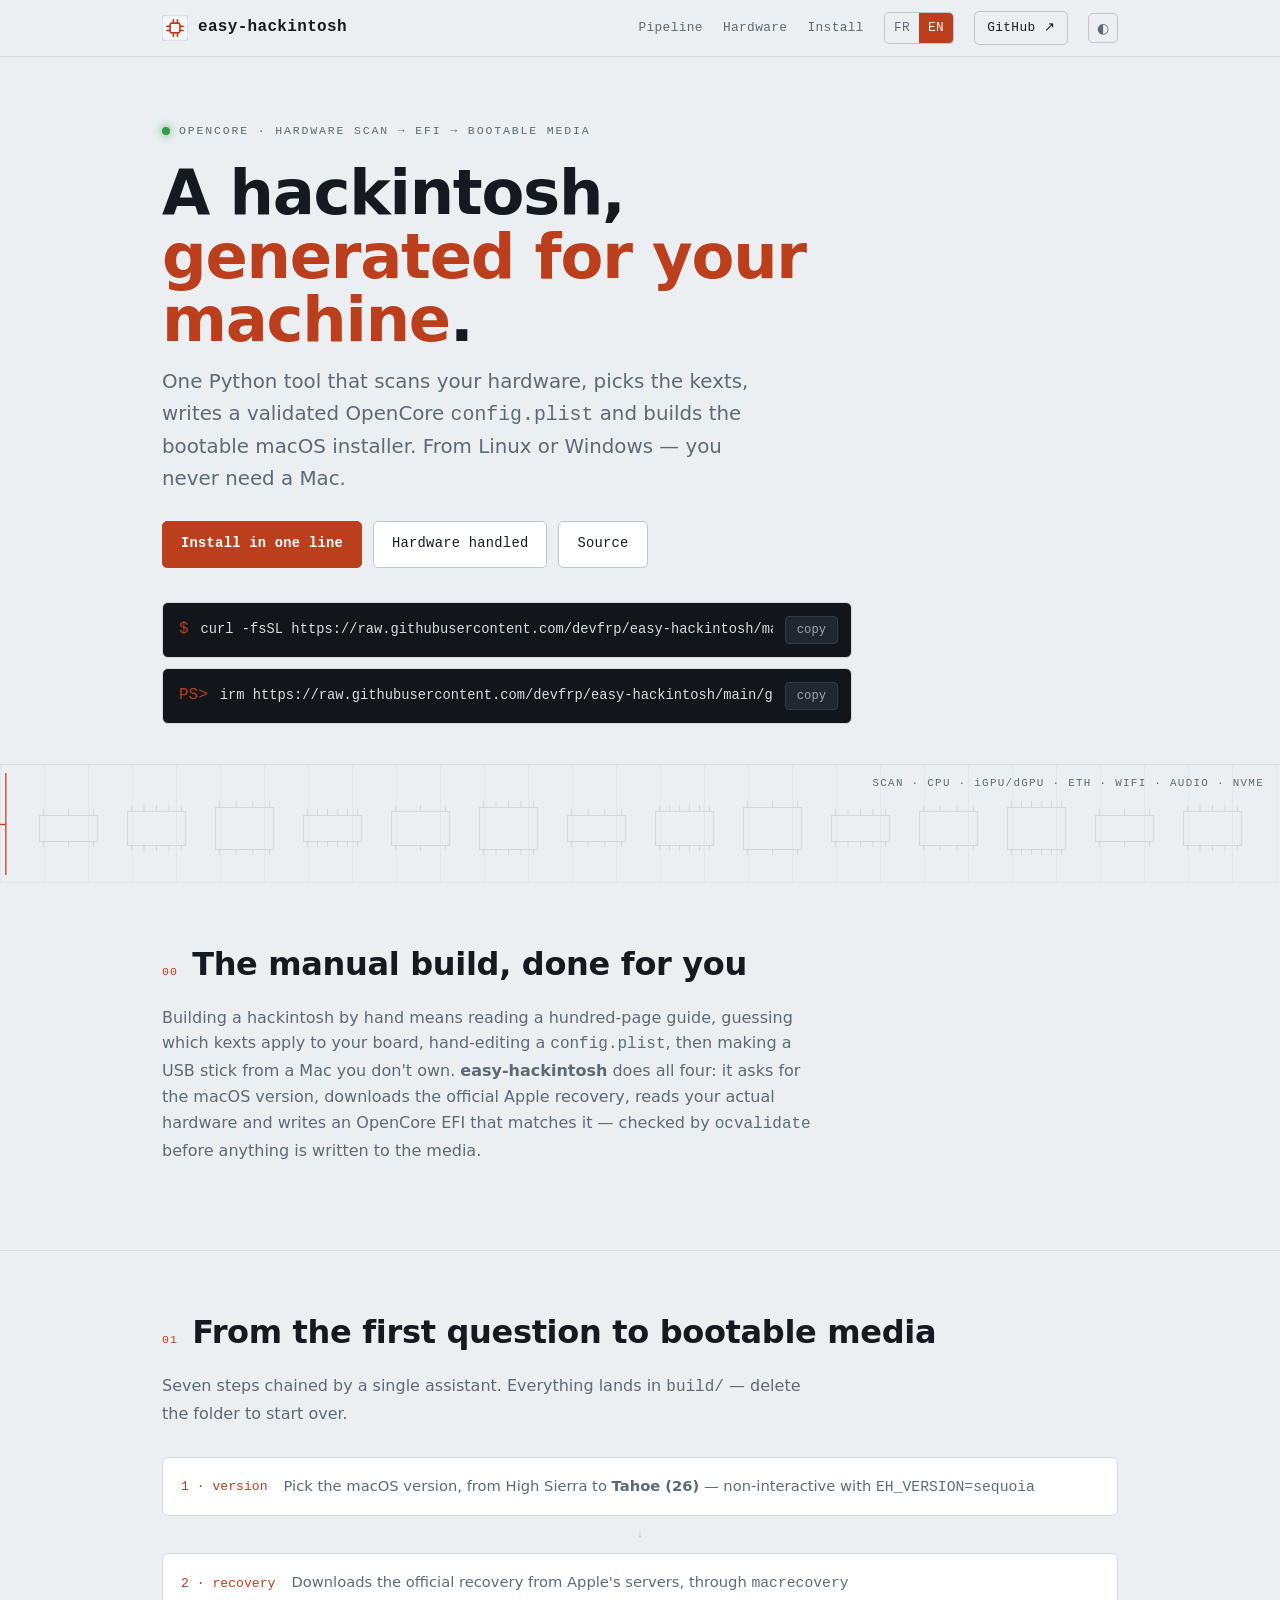
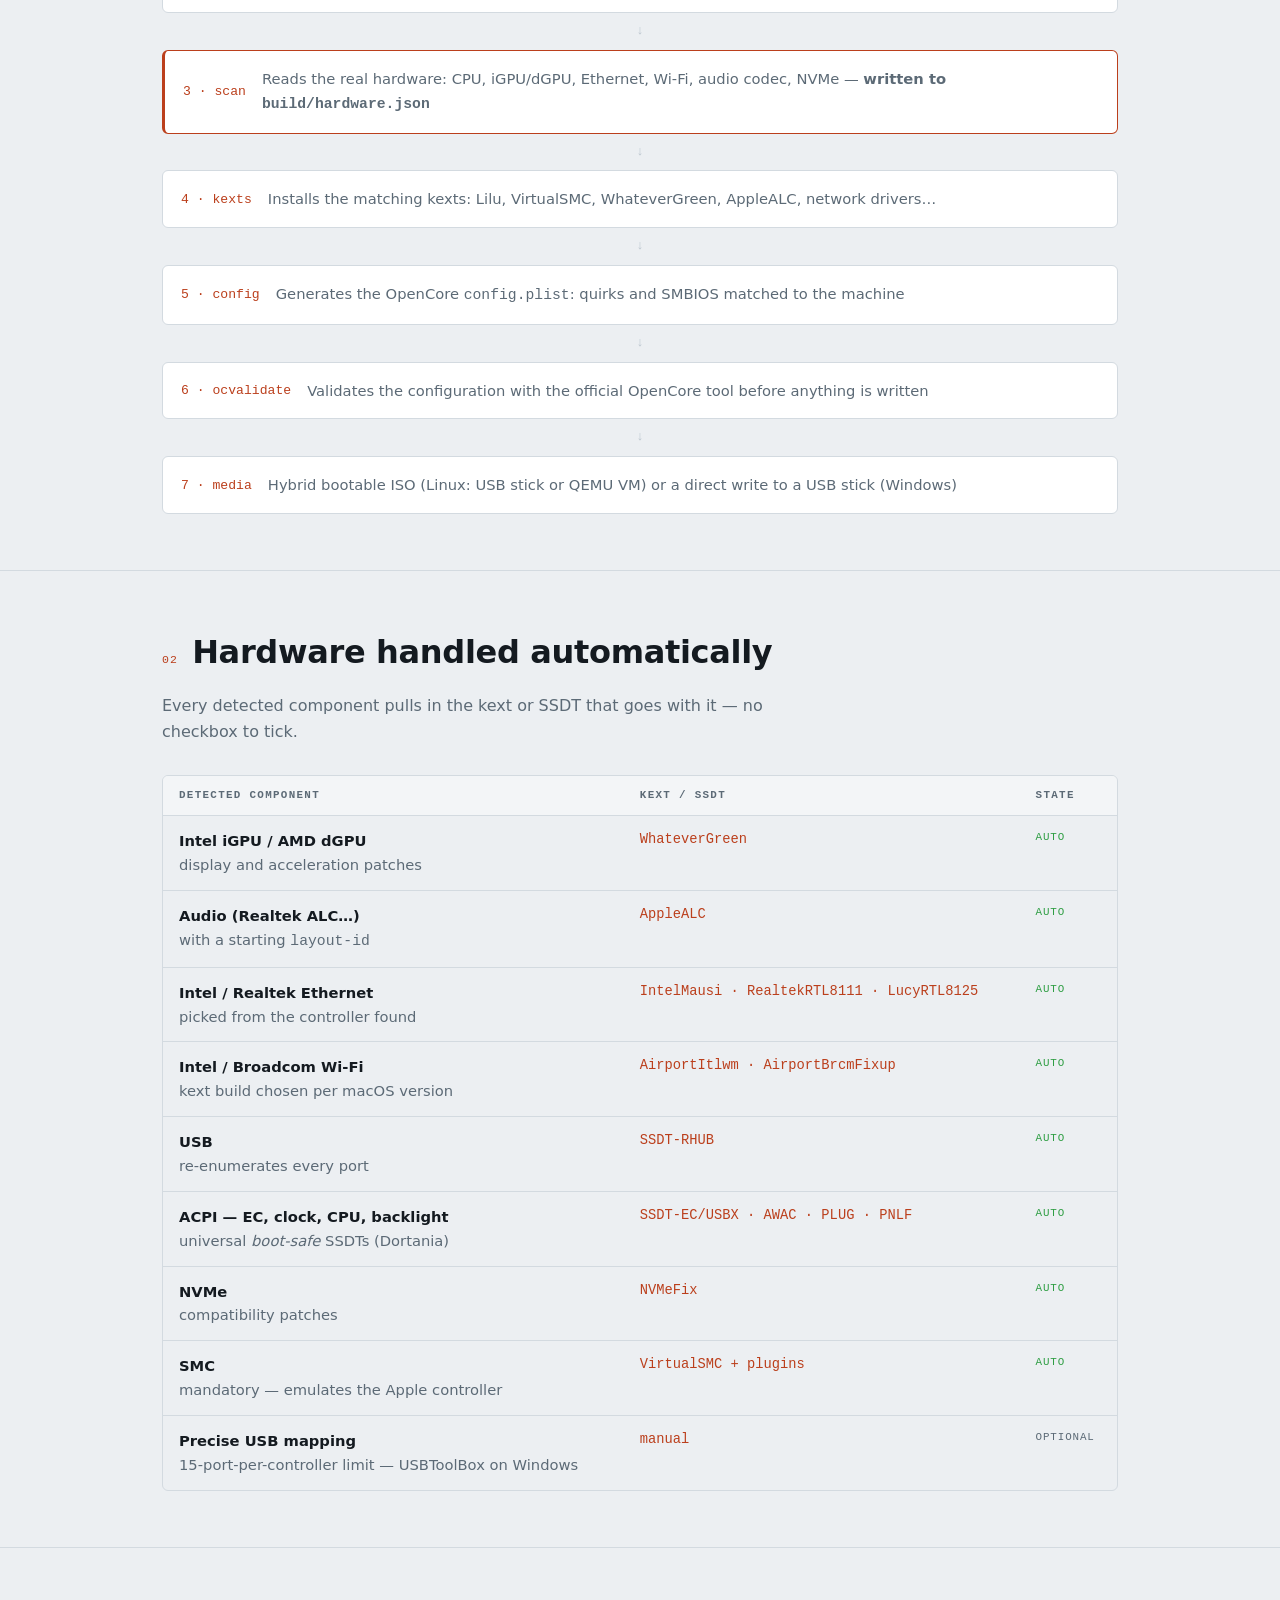
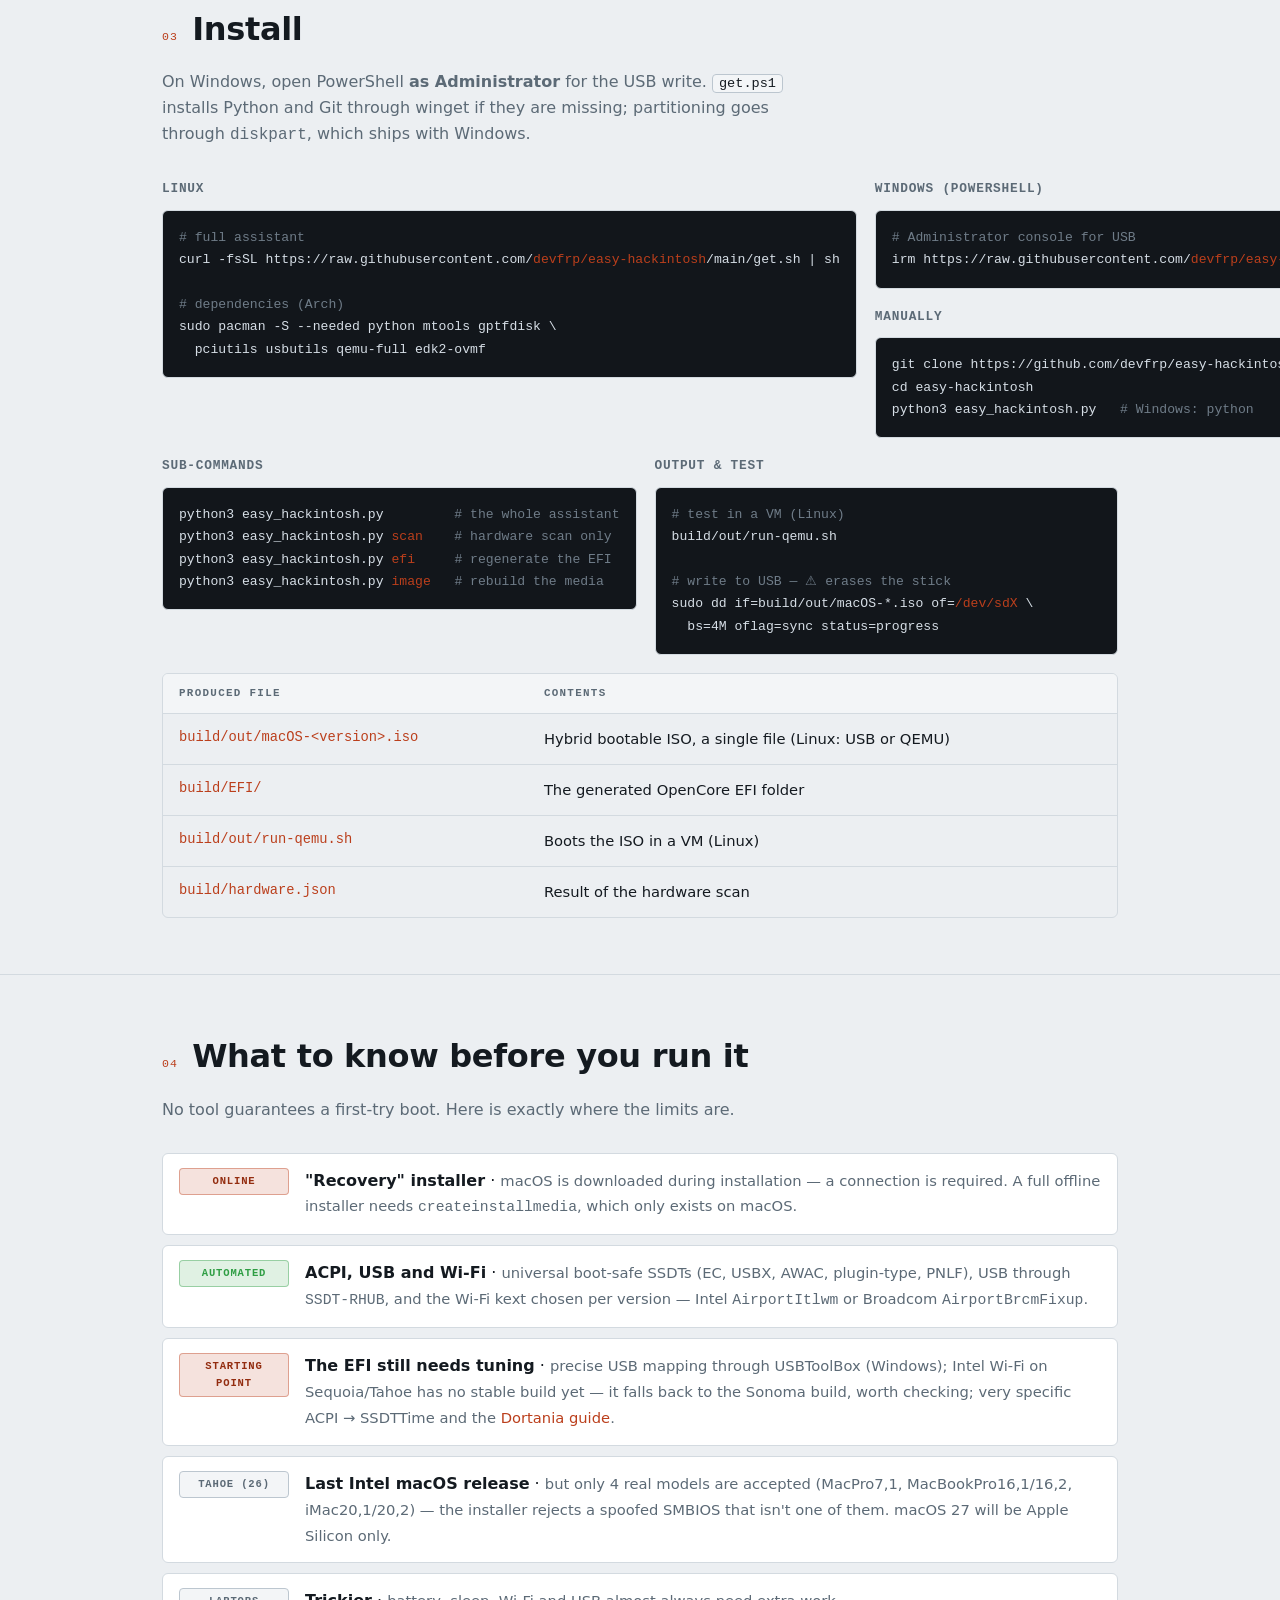
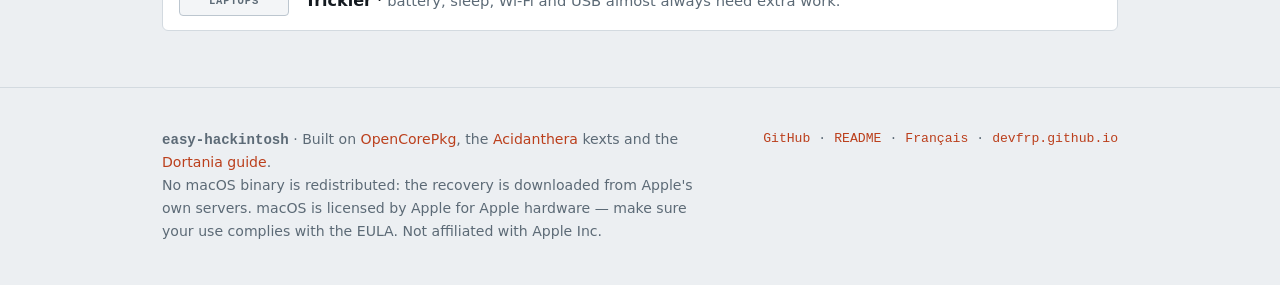
==== docs/index.en.html @ 12fc5747 "site: datasheet-style FR + EN site with Pages deployment" ====
<!doctype html>
<html lang="en">
<head>
<meta charset="utf-8">
<meta name="viewport" content="width=device-width, initial-scale=1">
<title>easy-hackintosh — a macOS installer and an OpenCore EFI generated for your machine</title>
<meta name="description" content="Automatically generates a bootable macOS installer and an OpenCore EFI folder tailored to your hardware, from Linux or Windows. One Python tool.">
<meta name="author" content="devfrp">
<meta property="og:title" content="easy-hackintosh — a hackintosh generated for your machine">
<meta property="og:description" content="Hardware scan, kexts, validated OpenCore config.plist, bootable media. Linux and Windows, in one line.">
<meta property="og:type" content="website">
<link rel="icon" href="data:image/svg+xml,<svg xmlns='http://www.w3.org/2000/svg' viewBox='0 0 32 32'><rect width='32' height='32' rx='5' fill='%230d1013'/><rect x='9' y='9' width='14' height='14' rx='2' fill='none' stroke='%23f2795a' stroke-width='2'/><path d='M13 5 v4 M19 5 v4 M13 23 v4 M19 23 v4 M5 13 h4 M5 19 h4 M23 13 h4 M23 19 h4' fill='none' stroke='%23f2795a' stroke-width='2' stroke-linecap='round'/></svg>">
<style>
  :root{
    /* light: cool datasheet */
    --bg:#eceff2; --panel:#ffffff; --panel2:#f3f5f7; --term:#12161b;
    --line:#d3dae0; --line2:#bcc6cf; --ink:#141a20; --dim:#5c6a76;
    --amber:#bb3f1c; --amber-ink:#932d10; --lock:#2f9e44;
    --grid:#e2e7ec;
    --mono:"SFMono-Regular",ui-monospace,"JetBrains Mono",Menlo,Consolas,monospace;
    --sans:system-ui,-apple-system,"Segoe UI",Roboto,Helvetica,Arial,sans-serif;
  }
  @media (prefers-color-scheme:dark){
    :root{
      --bg:#0d1013; --panel:#14181d; --panel2:#191f26; --term:#0a0d10;
      --line:#262e37; --line2:#3a4753; --ink:#ccd4da; --dim:#7c8791;
      --amber:#f2795a; --amber-ink:#f79b84; --lock:#57c96a; --grid:#1a2027;
    }
  }
  :root[data-theme="light"]{
    --bg:#eceff2; --panel:#ffffff; --panel2:#f3f5f7; --term:#12161b;
    --line:#d3dae0; --line2:#bcc6cf; --ink:#141a20; --dim:#5c6a76;
    --amber:#bb3f1c; --amber-ink:#932d10; --lock:#2f9e44; --grid:#e2e7ec;
  }
  :root[data-theme="dark"]{
    --bg:#0d1013; --panel:#14181d; --panel2:#191f26; --term:#0a0d10;
    --line:#262e37; --line2:#3a4753; --ink:#ccd4da; --dim:#7c8791;
    --amber:#f2795a; --amber-ink:#f79b84; --lock:#57c96a; --grid:#1a2027;
  }

  *{box-sizing:border-box}
  html{scroll-behavior:smooth}
  @media (prefers-reduced-motion:reduce){html{scroll-behavior:auto}}
  body{margin:0;background:var(--bg);color:var(--ink);font-family:var(--sans);
    line-height:1.62;-webkit-font-smoothing:antialiased;font-size:16px}
  a{color:var(--amber);text-decoration:none}
  a:hover{text-decoration:underline}
  :focus-visible{outline:2px solid var(--amber);outline-offset:2px}
  .wrap{max-width:1000px;margin:0 auto;padding:0 22px}
  .mono{font-family:var(--mono)}
  .lab{font-family:var(--mono);font-size:.72rem;letter-spacing:.16em;text-transform:uppercase;color:var(--dim)}

  .panel{background:var(--panel);border:1px solid var(--line);border-radius:6px}

  /* top bar */
  .bar{position:sticky;top:0;z-index:30;background:color-mix(in srgb,var(--bg) 88%,transparent);
    backdrop-filter:blur(8px);border-bottom:1px solid var(--line)}
  .bar .wrap{display:flex;align-items:center;gap:18px;height:56px}
  .logo{display:flex;align-items:center;gap:10px;font-family:var(--mono);font-weight:600;
    letter-spacing:.02em;color:var(--ink)}
  .logo svg{display:block}
  .bar nav{margin-left:auto;display:flex;gap:20px;align-items:center}
  .bar nav a{font-family:var(--mono);font-size:.8rem;color:var(--dim);letter-spacing:.03em}
  .bar nav a:hover{color:var(--ink);text-decoration:none}
  .bar .gh{border:1px solid var(--line2);padding:6px 12px;border-radius:5px;color:var(--ink)}
  .bar .gh:hover{border-color:var(--amber)}
  #themetog{background:none;border:1px solid var(--line2);color:var(--dim);border-radius:5px;
    width:30px;height:30px;cursor:pointer;font-size:.9rem}
  #themetog:hover{color:var(--ink);border-color:var(--amber)}
  .langsel{display:inline-flex;border:1px solid var(--line2);border-radius:5px;overflow:hidden;
    font-family:var(--mono);font-size:.74rem}
  .langsel a{padding:5px 9px;color:var(--dim);letter-spacing:.04em}
  .langsel a:hover{color:var(--ink);text-decoration:none}
  .langsel a.active{background:var(--amber);color:#fff}
  @media (prefers-color-scheme:dark){.langsel a.active{color:#0d1013}}
  :root[data-theme="dark"] .langsel a.active{color:#0d1013}
  :root[data-theme="light"] .langsel a.active{color:#fff}
  @media(max-width:680px){.bar nav a.opt{display:none}}

  /* hero */
  .hero{border-bottom:1px solid var(--line);position:relative}
  .hero .wrap{padding:60px 22px 0}
  .tag{display:inline-flex;align-items:center;gap:9px}
  .tag .led{width:8px;height:8px;border-radius:50%;background:var(--lock);
    box-shadow:0 0 8px 1px color-mix(in srgb,var(--lock) 60%,transparent)}
  h1{font-size:clamp(2.2rem,6.4vw,3.9rem);line-height:1.02;letter-spacing:-.02em;
    margin:18px 0 0;text-wrap:balance;font-weight:800}
  h1 .u{color:var(--amber)}
  .sub{font-size:clamp(1.02rem,2.3vw,1.24rem);color:var(--dim);max-width:620px;margin:14px 0 0}
  .cta{display:flex;flex-wrap:wrap;gap:11px;margin:26px 0 34px}
  .btn{font-family:var(--mono);font-size:.86rem;border-radius:5px;padding:11px 18px;
    border:1px solid var(--line2);color:var(--ink);cursor:pointer;background:var(--panel);
    transition:border-color .12s,transform .12s;letter-spacing:.02em}
  .btn:hover{text-decoration:none;transform:translateY(-1px);border-color:var(--amber)}
  .btn.p{background:var(--amber);color:#fff;border-color:var(--amber);font-weight:600}
  @media (prefers-color-scheme:dark){.btn.p{color:#0d1013}}
  :root[data-theme="dark"] .btn.p{color:#0d1013}
  :root[data-theme="light"] .btn.p{color:#fff}

  /* terminal command */
  .term{background:var(--term);border:1px solid var(--line);border-radius:6px;
    display:flex;align-items:center;gap:12px;padding:13px 13px 13px 16px;max-width:690px}
  .term+.term{margin-top:10px}
  .term .p{color:var(--amber);font-family:var(--mono);user-select:none}
  .term code{font-family:var(--mono);color:#d6dee6;font-size:.86rem;flex:1;overflow-x:auto;white-space:nowrap}
  .term button{font-family:var(--mono);background:#20272f;border:1px solid #313b45;color:#9aa6b1;
    border-radius:4px;padding:6px 11px;cursor:pointer;font-size:.76rem;white-space:nowrap}
  .term button:hover{color:#fff;border-color:var(--amber)}

  /* scan strip */
  .scope{margin-top:40px;border-top:1px solid var(--line);position:relative;height:118px}
  .scope canvas{display:block;width:100%;height:118px}
  .scope .rd{position:absolute;top:10px;right:16px;font-family:var(--mono);font-size:.68rem;
    letter-spacing:.12em;color:var(--dim)}

  /* section scaffold */
  .sec{border-bottom:1px solid var(--line);padding:56px 0}
  .head{display:flex;align-items:baseline;gap:14px;margin-bottom:8px}
  .head .idx{font-family:var(--mono);font-size:.72rem;color:var(--amber);letter-spacing:.1em}
  h2{font-size:clamp(1.45rem,3.6vw,2rem);margin:0;letter-spacing:-.01em;font-weight:750;text-wrap:balance}
  .lede{color:var(--dim);max-width:660px;margin:14px 0 30px}

  /* modules */
  .mods{display:grid;gap:1px;background:var(--line);border:1px solid var(--line);border-radius:6px;
    grid-template-columns:repeat(auto-fit,minmax(250px,1fr));overflow:hidden}
  .mod{background:var(--panel);padding:22px}
  .mod:hover{background:var(--panel2)}
  .mod .lab{margin-bottom:9px}
  .mod h3{margin:0 0 5px;font-size:1.04rem}
  .mod p{margin:0;color:var(--dim);font-size:.92rem}
  .mod h3 code,.mod p code{font-family:var(--mono);font-size:.86em;color:var(--amber-ink)}

  /* register readout */
  .rdout{border:1px solid var(--line);border-radius:6px;overflow:hidden;overflow-x:auto}
  .rdout table{width:100%;border-collapse:collapse;min-width:520px}
  .rdout th{font-family:var(--mono);font-size:.68rem;letter-spacing:.12em;text-transform:uppercase;
    color:var(--dim);text-align:left;padding:11px 16px;background:var(--panel2);border-bottom:1px solid var(--line)}
  .rdout td{padding:13px 16px;border-bottom:1px solid var(--line);vertical-align:top;font-size:.92rem}
  .rdout tr:last-child td{border-bottom:none}
  .rdout tr:hover td{background:var(--panel2)}
  .rdout .v{font-family:var(--mono);color:var(--amber);white-space:nowrap;font-size:.86rem}
  .rdout .s{font-family:var(--mono);font-size:.68rem;letter-spacing:.08em;color:var(--lock)}
  .rdout .s.open{color:var(--dim)}
  .rdout td b{font-weight:650} .rdout td span{color:var(--dim)}

  /* pipeline */
  .flow{display:grid;gap:12px}
  .node{border:1px solid var(--line);border-radius:6px;background:var(--panel);padding:16px 18px;
    display:grid;grid-template-columns:auto 1fr;gap:16px;align-items:center}
  .node .n{font-family:var(--mono);font-size:.82rem;color:var(--amber);white-space:nowrap}
  .node .d{color:var(--dim);font-size:.92rem}
  .node.hw{border-color:var(--amber);border-left-width:3px}
  .flow .arrow{font-family:var(--mono);color:var(--line2);text-align:center;font-size:.8rem;line-height:1}

  /* install cols */
  .cols{display:grid;gap:18px;grid-template-columns:1fr 1fr}
  @media(max-width:680px){.cols{grid-template-columns:1fr}}
  pre.blk{background:var(--term);border:1px solid var(--line);border-radius:6px;padding:16px;
    overflow-x:auto;font-family:var(--mono);font-size:.82rem;color:#d6dee6;line-height:1.7;margin:0}
  pre.blk .c{color:#6f7c88} pre.blk .f{color:var(--amber)}
  .cols h3{font-family:var(--mono);font-size:.8rem;letter-spacing:.06em;color:var(--dim);
    text-transform:uppercase;margin:0 0 10px}

  /* caveats */
  .steps{list-style:none;padding:0;margin:0;display:grid;gap:10px}
  .steps li{display:grid;grid-template-columns:110px 1fr;gap:16px;align-items:start;
    border:1px solid var(--line);border-radius:6px;padding:14px 16px;background:var(--panel)}
  .chip{font-family:var(--mono);font-size:.66rem;letter-spacing:.08em;padding:4px 8px;border-radius:4px;
    text-align:center;font-weight:600;align-self:start}
  .c-done{background:color-mix(in srgb,var(--lock) 15%,transparent);color:var(--lock);
    border:1px solid color-mix(in srgb,var(--lock) 40%,transparent)}
  .c-part{background:color-mix(in srgb,var(--amber) 15%,transparent);color:var(--amber-ink);
    border:1px solid color-mix(in srgb,var(--amber) 40%,transparent)}
  .c-card{background:var(--panel2);color:var(--dim);border:1px solid var(--line2)}
  .steps b{font-weight:650} .steps .d{color:var(--dim);font-size:.92rem}
  @media(max-width:560px){.steps li{grid-template-columns:1fr}}

  footer{padding:40px 0 64px;color:var(--dim);font-size:.88rem}
  footer .wrap{display:flex;flex-wrap:wrap;gap:20px;justify-content:space-between;align-items:flex-start}
  footer .disc{max-width:560px}
  footer .links{font-family:var(--mono);font-size:.82rem;display:flex;gap:8px;flex-wrap:wrap}
  .kbd{font-family:var(--mono);background:var(--panel2);border:1px solid var(--line2);
    padding:1px 6px;border-radius:4px;font-size:.85em;color:var(--ink)}
</style>
</head>
<body>

<header class="bar"><div class="wrap">
  <a class="logo" href="#top">
    <svg width="26" height="26" viewBox="0 0 32 32" aria-hidden="true"><rect width="32" height="32" rx="5" fill="var(--panel2)" stroke="var(--line2)"/><rect x="10" y="10" width="12" height="12" rx="2" fill="none" stroke="var(--amber)" stroke-width="2"/><path d="M14 6 v4 M19 6 v4 M14 22 v4 M19 22 v4 M6 14 h4 M6 19 h4 M22 14 h4 M22 19 h4" fill="none" stroke="var(--amber)" stroke-width="2" stroke-linecap="round"/></svg>
    easy-hackintosh
  </a>
  <nav>
    <a class="opt" href="#pipeline">Pipeline</a>
    <a class="opt" href="#hw">Hardware</a>
    <a href="#install">Install</a>
    <span class="langsel" role="group" aria-label="Language">
      <a href="index.html">FR</a>
      <a href="index.en.html" class="active" aria-current="page">EN</a>
    </span>
    <a class="gh" href="https://github.com/devfrp/easy-hackintosh">GitHub&nbsp;↗</a>
    <button id="themetog" title="Toggle theme" aria-label="Toggle light/dark theme">◐</button>
  </nav>
</div></header>

<main id="top">
<section class="hero">
  <div class="wrap">
    <span class="tag"><span class="led"></span><span class="lab">OpenCore · hardware scan → EFI → bootable media</span></span>
    <h1>A hackintosh,<br><span class="u">generated for your machine</span>.</h1>
    <p class="sub">One Python tool that scans your hardware, picks the kexts, writes a validated
    OpenCore <code class="mono">config.plist</code> and builds the bootable macOS installer.
    From Linux or Windows — you never need a Mac.</p>
    <div class="cta">
      <a class="btn p" href="#install">Install in one line</a>
      <a class="btn" href="#hw">Hardware handled</a>
      <a class="btn" href="https://github.com/devfrp/easy-hackintosh">Source</a>
    </div>
    <div class="term">
      <span class="p">$</span>
      <code id="cmd">curl -fsSL https://raw.githubusercontent.com/devfrp/easy-hackintosh/main/get.sh | sh</code>
      <button id="cpb" onclick="cp('cmd','cpb')">copy</button>
    </div>
    <div class="term">
      <span class="p">PS&gt;</span>
      <code id="cmdw">irm https://raw.githubusercontent.com/devfrp/easy-hackintosh/main/get.ps1 | iex</code>
      <button id="cpbw" onclick="cp('cmdw','cpbw')">copy</button>
    </div>
  </div>
  <div class="scope" aria-hidden="true">
    <span class="rd">SCAN · CPU · iGPU/dGPU · ETH · WIFI · AUDIO · NVME</span>
    <canvas id="scope"></canvas>
  </div>
</section>

<section class="sec" id="about"><div class="wrap">
  <div class="head"><span class="idx">00</span><h2>The manual build, done for you</h2></div>
  <p class="lede">Building a hackintosh by hand means reading a hundred-page guide, guessing which
  kexts apply to your board, hand-editing a <code class="mono">config.plist</code>, then making a
  USB stick from a Mac you don't own. <b>easy-hackintosh</b> does all four: it asks for the macOS
  version, downloads the official Apple recovery, reads your actual hardware and writes an
  OpenCore EFI that matches it — checked by <code class="mono">ocvalidate</code> before anything is
  written to the media.</p>
</div></section>

<section class="sec" id="pipeline"><div class="wrap">
  <div class="head"><span class="idx">01</span><h2>From the first question to bootable media</h2></div>
  <p class="lede">Seven steps chained by a single assistant. Everything lands in
  <code class="mono">build/</code> — delete the folder to start over.</p>
  <div class="flow">
    <div class="node"><span class="n">1 · version</span><span class="d">Pick the macOS version, from High&nbsp;Sierra to <b>Tahoe&nbsp;(26)</b> — non-interactive with <code class="mono">EH_VERSION=sequoia</code></span></div>
    <div class="arrow">↓</div>
    <div class="node"><span class="n">2 · recovery</span><span class="d">Downloads the official recovery from Apple's servers, through <code class="mono">macrecovery</code></span></div>
    <div class="arrow">↓</div>
    <div class="node hw"><span class="n">3 · scan</span><span class="d">Reads the real hardware: CPU, iGPU/dGPU, Ethernet, Wi-Fi, audio codec, NVMe — <b>written to <code class="mono">build/hardware.json</code></b></span></div>
    <div class="arrow">↓</div>
    <div class="node"><span class="n">4 · kexts</span><span class="d">Installs the matching kexts: Lilu, VirtualSMC, WhateverGreen, AppleALC, network drivers…</span></div>
    <div class="arrow">↓</div>
    <div class="node"><span class="n">5 · config</span><span class="d">Generates the OpenCore <code class="mono">config.plist</code>: quirks and SMBIOS matched to the machine</span></div>
    <div class="arrow">↓</div>
    <div class="node"><span class="n">6 · ocvalidate</span><span class="d">Validates the configuration with the official OpenCore tool before anything is written</span></div>
    <div class="arrow">↓</div>
    <div class="node"><span class="n">7 · media</span><span class="d">Hybrid bootable ISO (Linux: USB stick or QEMU VM) or a direct write to a USB stick (Windows)</span></div>
  </div>
</div></section>

<section class="sec" id="hw"><div class="wrap">
  <div class="head"><span class="idx">02</span><h2>Hardware handled automatically</h2></div>
  <p class="lede">Every detected component pulls in the kext or SSDT that goes with it — no
  checkbox to tick.</p>
  <div class="rdout"><table>
    <thead><tr><th>Detected component</th><th>Kext / SSDT</th><th>State</th></tr></thead>
    <tbody>
      <tr><td><b>Intel iGPU / AMD dGPU</b><br><span>display and acceleration patches</span></td><td class="v">WhateverGreen</td><td class="s">AUTO</td></tr>
      <tr><td><b>Audio (Realtek ALC…)</b><br><span>with a starting <code class="mono">layout-id</code></span></td><td class="v">AppleALC</td><td class="s">AUTO</td></tr>
      <tr><td><b>Intel / Realtek Ethernet</b><br><span>picked from the controller found</span></td><td class="v">IntelMausi · RealtekRTL8111 · LucyRTL8125</td><td class="s">AUTO</td></tr>
      <tr><td><b>Intel / Broadcom Wi-Fi</b><br><span>kext build chosen per macOS version</span></td><td class="v">AirportItlwm · AirportBrcmFixup</td><td class="s">AUTO</td></tr>
      <tr><td><b>USB</b><br><span>re-enumerates every port</span></td><td class="v">SSDT-RHUB</td><td class="s">AUTO</td></tr>
      <tr><td><b>ACPI — EC, clock, CPU, backlight</b><br><span>universal <em>boot-safe</em> SSDTs (Dortania)</span></td><td class="v">SSDT-EC/USBX · AWAC · PLUG · PNLF</td><td class="s">AUTO</td></tr>
      <tr><td><b>NVMe</b><br><span>compatibility patches</span></td><td class="v">NVMeFix</td><td class="s">AUTO</td></tr>
      <tr><td><b>SMC</b><br><span>mandatory — emulates the Apple controller</span></td><td class="v">VirtualSMC + plugins</td><td class="s">AUTO</td></tr>
      <tr><td><b>Precise USB mapping</b><br><span>15-port-per-controller limit — USBToolBox on Windows</span></td><td class="v">manual</td><td class="s open">OPTIONAL</td></tr>
    </tbody>
  </table></div>
</div></section>

<section class="sec" id="install"><div class="wrap">
  <div class="head"><span class="idx">03</span><h2>Install</h2></div>
  <p class="lede">On Windows, open PowerShell <b>as Administrator</b> for the USB write.
  <span class="kbd">get.ps1</span> installs Python and Git through winget if they are missing;
  partitioning goes through <code class="mono">diskpart</code>, which ships with Windows.</p>
  <div class="cols">
    <div>
      <h3>Linux</h3>
      <pre class="blk"><span class="c"># full assistant</span>
curl -fsSL https://raw.githubusercontent.com/<span class="f">devfrp/easy-hackintosh</span>/main/get.sh | sh

<span class="c"># dependencies (Arch)</span>
sudo pacman -S --needed python mtools gptfdisk \
  pciutils usbutils qemu-full edk2-ovmf</pre>
    </div>
    <div>
      <h3>Windows (PowerShell)</h3>
      <pre class="blk"><span class="c"># Administrator console for USB</span>
irm https://raw.githubusercontent.com/<span class="f">devfrp/easy-hackintosh</span>/main/get.ps1 | iex</pre>
      <h3 style="margin-top:18px">Manually</h3>
      <pre class="blk">git clone https://github.com/devfrp/easy-hackintosh.git
cd easy-hackintosh
python3 easy_hackintosh.py   <span class="c"># Windows: python</span></pre>
    </div>
  </div>
  <div class="cols" style="margin-top:18px">
    <div>
      <h3>Sub-commands</h3>
      <pre class="blk">python3 easy_hackintosh.py         <span class="c"># the whole assistant</span>
python3 easy_hackintosh.py <span class="f">scan</span>    <span class="c"># hardware scan only</span>
python3 easy_hackintosh.py <span class="f">efi</span>     <span class="c"># regenerate the EFI</span>
python3 easy_hackintosh.py <span class="f">image</span>   <span class="c"># rebuild the media</span></pre>
    </div>
    <div>
      <h3>Output &amp; test</h3>
      <pre class="blk"><span class="c"># test in a VM (Linux)</span>
build/out/run-qemu.sh

<span class="c"># write to USB — ⚠ erases the stick</span>
sudo dd if=build/out/macOS-*.iso of=<span class="f">/dev/sdX</span> \
  bs=4M oflag=sync status=progress</pre>
    </div>
  </div>
  <div class="rdout" style="margin-top:18px"><table>
    <thead><tr><th>Produced file</th><th>Contents</th></tr></thead>
    <tbody>
      <tr><td class="v">build/out/macOS-&lt;version&gt;.iso</td><td>Hybrid bootable ISO, a single file (Linux: USB or QEMU)</td></tr>
      <tr><td class="v">build/EFI/</td><td>The generated OpenCore EFI folder</td></tr>
      <tr><td class="v">build/out/run-qemu.sh</td><td>Boots the ISO in a VM (Linux)</td></tr>
      <tr><td class="v">build/hardware.json</td><td>Result of the hardware scan</td></tr>
    </tbody>
  </table></div>
</div></section>

<section class="sec" id="know"><div class="wrap">
  <div class="head"><span class="idx">04</span><h2>What to know before you run it</h2></div>
  <p class="lede">No tool guarantees a first-try boot. Here is exactly where the limits are.</p>
  <ul class="steps">
    <li><span class="chip c-part">ONLINE</span><div><b>"Recovery" installer</b> · <span class="d">macOS is downloaded during installation — a connection is required. A full offline installer needs <code class="mono">createinstallmedia</code>, which only exists on macOS.</span></div></li>
    <li><span class="chip c-done">AUTOMATED</span><div><b>ACPI, USB and Wi-Fi</b> · <span class="d">universal boot-safe SSDTs (EC, USBX, AWAC, plugin-type, PNLF), USB through <code class="mono">SSDT-RHUB</code>, and the Wi-Fi kext chosen per version — Intel <code class="mono">AirportItlwm</code> or Broadcom <code class="mono">AirportBrcmFixup</code>.</span></div></li>
    <li><span class="chip c-part">STARTING POINT</span><div><b>The EFI still needs tuning</b> · <span class="d">precise USB mapping through USBToolBox (Windows); Intel Wi-Fi on Sequoia/Tahoe has no stable build yet — it falls back to the Sonoma build, worth checking; very specific ACPI → SSDTTime and the <a href="https://dortania.github.io/OpenCore-Install-Guide/">Dortania guide</a>.</span></div></li>
    <li><span class="chip c-card">TAHOE (26)</span><div><b>Last Intel macOS release</b> · <span class="d">but only 4 real models are accepted (MacPro7,1, MacBookPro16,1/16,2, iMac20,1/20,2) — the installer rejects a spoofed SMBIOS that isn't one of them. macOS 27 will be Apple Silicon only.</span></div></li>
    <li><span class="chip c-card">LAPTOPS</span><div><b>Trickier</b> · <span class="d">battery, sleep, Wi-Fi and USB almost always need extra work.</span></div></li>
  </ul>
</div></section>
</main>

<footer><div class="wrap">
  <div class="disc"><b class="mono">easy-hackintosh</b> · Built on
    <a href="https://github.com/acidanthera/OpenCorePkg">OpenCorePkg</a>, the
    <a href="https://github.com/acidanthera">Acidanthera</a> kexts and the
    <a href="https://dortania.github.io/OpenCore-Install-Guide/">Dortania guide</a>.<br>
    No macOS binary is redistributed: the recovery is downloaded from Apple's own servers.
    macOS is licensed by Apple for Apple hardware — make sure your use complies with the EULA.
    Not affiliated with Apple&nbsp;Inc.</div>
  <div class="links">
    <a href="https://github.com/devfrp/easy-hackintosh">GitHub</a><span>·</span>
    <a href="https://github.com/devfrp/easy-hackintosh/blob/main/README.en.md">README</a><span>·</span>
    <a href="index.html">Français</a><span>·</span>
    <a href="https://devfrp.github.io">devfrp.github.io</a>
  </div>
</div></footer>

<script>
(function(){
  // theme (persisted)
  var root=document.documentElement, tog=document.getElementById('themetog');
  var saved=null; try{saved=localStorage.getItem('ehx-theme');}catch(e){}
  if(saved==='dark'||saved==='light') root.setAttribute('data-theme',saved);
  function cur(){var t=root.getAttribute('data-theme');
    if(t) return t;
    return matchMedia('(prefers-color-scheme:dark)').matches?'dark':'light';}
  tog.addEventListener('click',function(){
    var n=cur()==='dark'?'light':'dark';
    root.setAttribute('data-theme',n);
    try{localStorage.setItem('ehx-theme',n);}catch(e){}
    draw(true);
  });

  // copy
  window.cp=function(id,bid){var b=document.getElementById(bid);
    navigator.clipboard.writeText(document.getElementById(id).textContent).then(function(){
      b.textContent='copied ✓'; setTimeout(function(){b.textContent='copy';},1500);});};

  // hardware scan strip
  var cv=document.getElementById('scope'), ctx=cv.getContext('2d'), t=0.55, raf=null;
  var reduce=matchMedia('(prefers-reduced-motion:reduce)').matches;
  var slots=[3,5,4,6,3,5,4,6,3,5,4,6,3,5,4,6,3,5,4,6,3,5,4,6];
  function accent(){return getComputedStyle(root).getPropertyValue('--amber').trim()||'#f2795a';}
  function grid(){return getComputedStyle(root).getPropertyValue('--grid').trim()||'#1a2027';}
  function line2(){return getComputedStyle(root).getPropertyValue('--line2').trim()||'#3a4753';}
  function size(){var d=Math.min(devicePixelRatio||1,2);
    cv.width=cv.clientWidth*d; cv.height=cv.clientHeight*d; ctx.setTransform(d,0,0,d,0,0);}
  function draw(once){
    var w=cv.clientWidth,h=cv.clientHeight;
    ctx.clearRect(0,0,w,h);
    // grid backdrop
    ctx.strokeStyle=grid(); ctx.lineWidth=1;
    for(var x=0;x<w;x+=44){ctx.beginPath();ctx.moveTo(x+.5,0);ctx.lineTo(x+.5,h);ctx.stroke();}
    ctx.beginPath();ctx.moveTo(0,h-.5);ctx.lineTo(w,h-.5);ctx.stroke();
    // sweep position
    var head=(t%1.35)/1.35*(w+160)-80;
    // detected chips
    var cw=58, gap=30, n=Math.max(1,Math.floor((w+gap)/(cw+gap))), off=(w-(n*(cw+gap)-gap))/2;
    for(var i=0;i<n;i++){
      var bx=off+i*(cw+gap), pins=slots[i%slots.length];
      var lit=head>bx+cw/2, near=Math.abs(head-(bx+cw/2))<70;
      var bh=26+((i*7)%3)*8, by=(h-bh)/2+4;
      ctx.strokeStyle=lit?accent():line2();
      ctx.globalAlpha=lit?(near?1:.62):.55;
      ctx.lineWidth=lit?1.6:1;
      ctx.strokeRect(bx+.5,by+.5,cw,bh);
      // pins
      ctx.beginPath();
      for(var p=0;p<pins;p++){
        var px=bx+4+p*((cw-8)/(pins-1||1));
        ctx.moveTo(px+.5,by); ctx.lineTo(px+.5,by-6);
        ctx.moveTo(px+.5,by+bh); ctx.lineTo(px+.5,by+bh+6);
      }
      ctx.stroke();
      ctx.globalAlpha=1;
    }
    // sweep head
    if(head>-40&&head<w+40){
      var g=ctx.createLinearGradient(head-60,0,head,0);
      g.addColorStop(0,'transparent'); g.addColorStop(1,accent());
      ctx.strokeStyle=g; ctx.lineWidth=1.5;
      ctx.beginPath(); ctx.moveTo(head-60,h/2+.5); ctx.lineTo(head,h/2+.5); ctx.stroke();
      ctx.strokeStyle=accent(); ctx.lineWidth=1.5; ctx.globalAlpha=.85;
      ctx.beginPath(); ctx.moveTo(head+.5,8); ctx.lineTo(head+.5,h-8); ctx.stroke();
      ctx.globalAlpha=1;
    }
    if(once) return;
    t+=0.008; raf=requestAnimationFrame(function(){draw(false);});
  }
  function start(){size(); if(reduce){t=0.9; draw(true);} else {if(raf)cancelAnimationFrame(raf); draw(false);}}
  addEventListener('resize',start); start();
})();
</script>
</body>
</html>
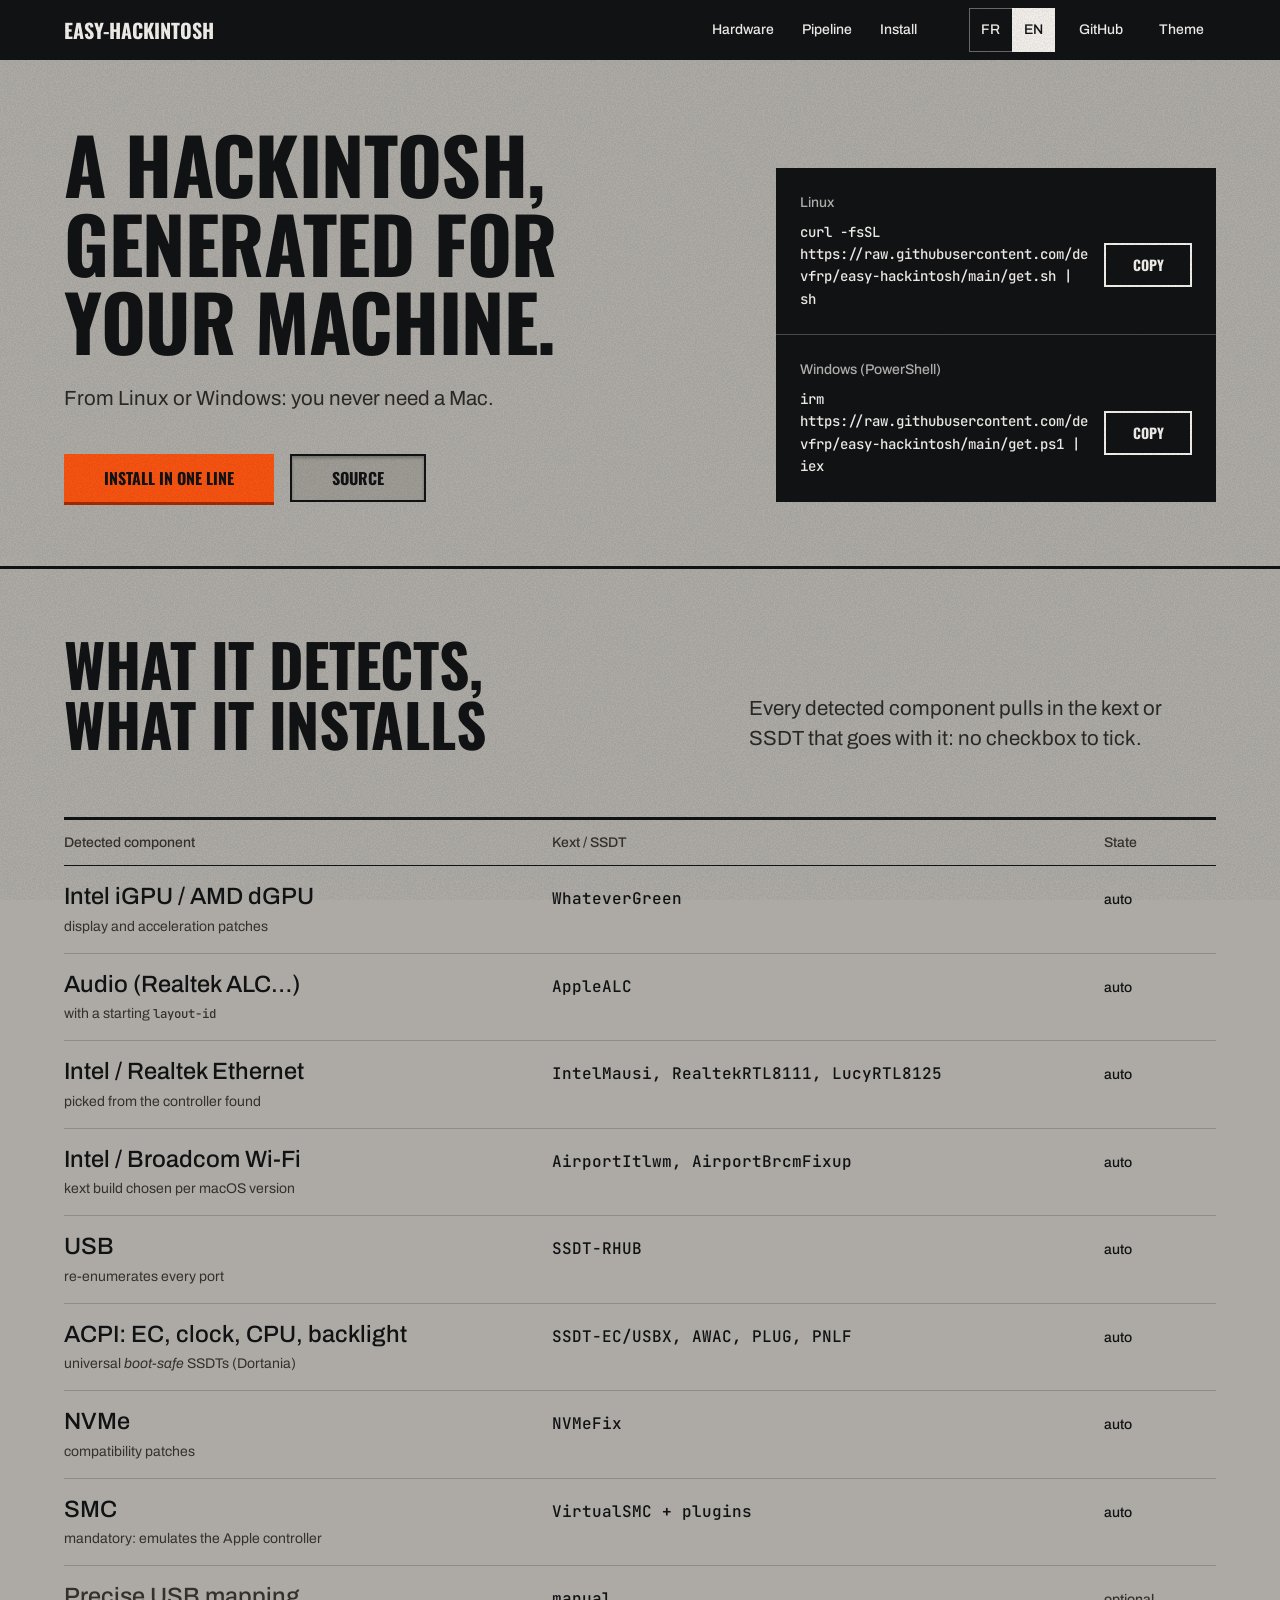
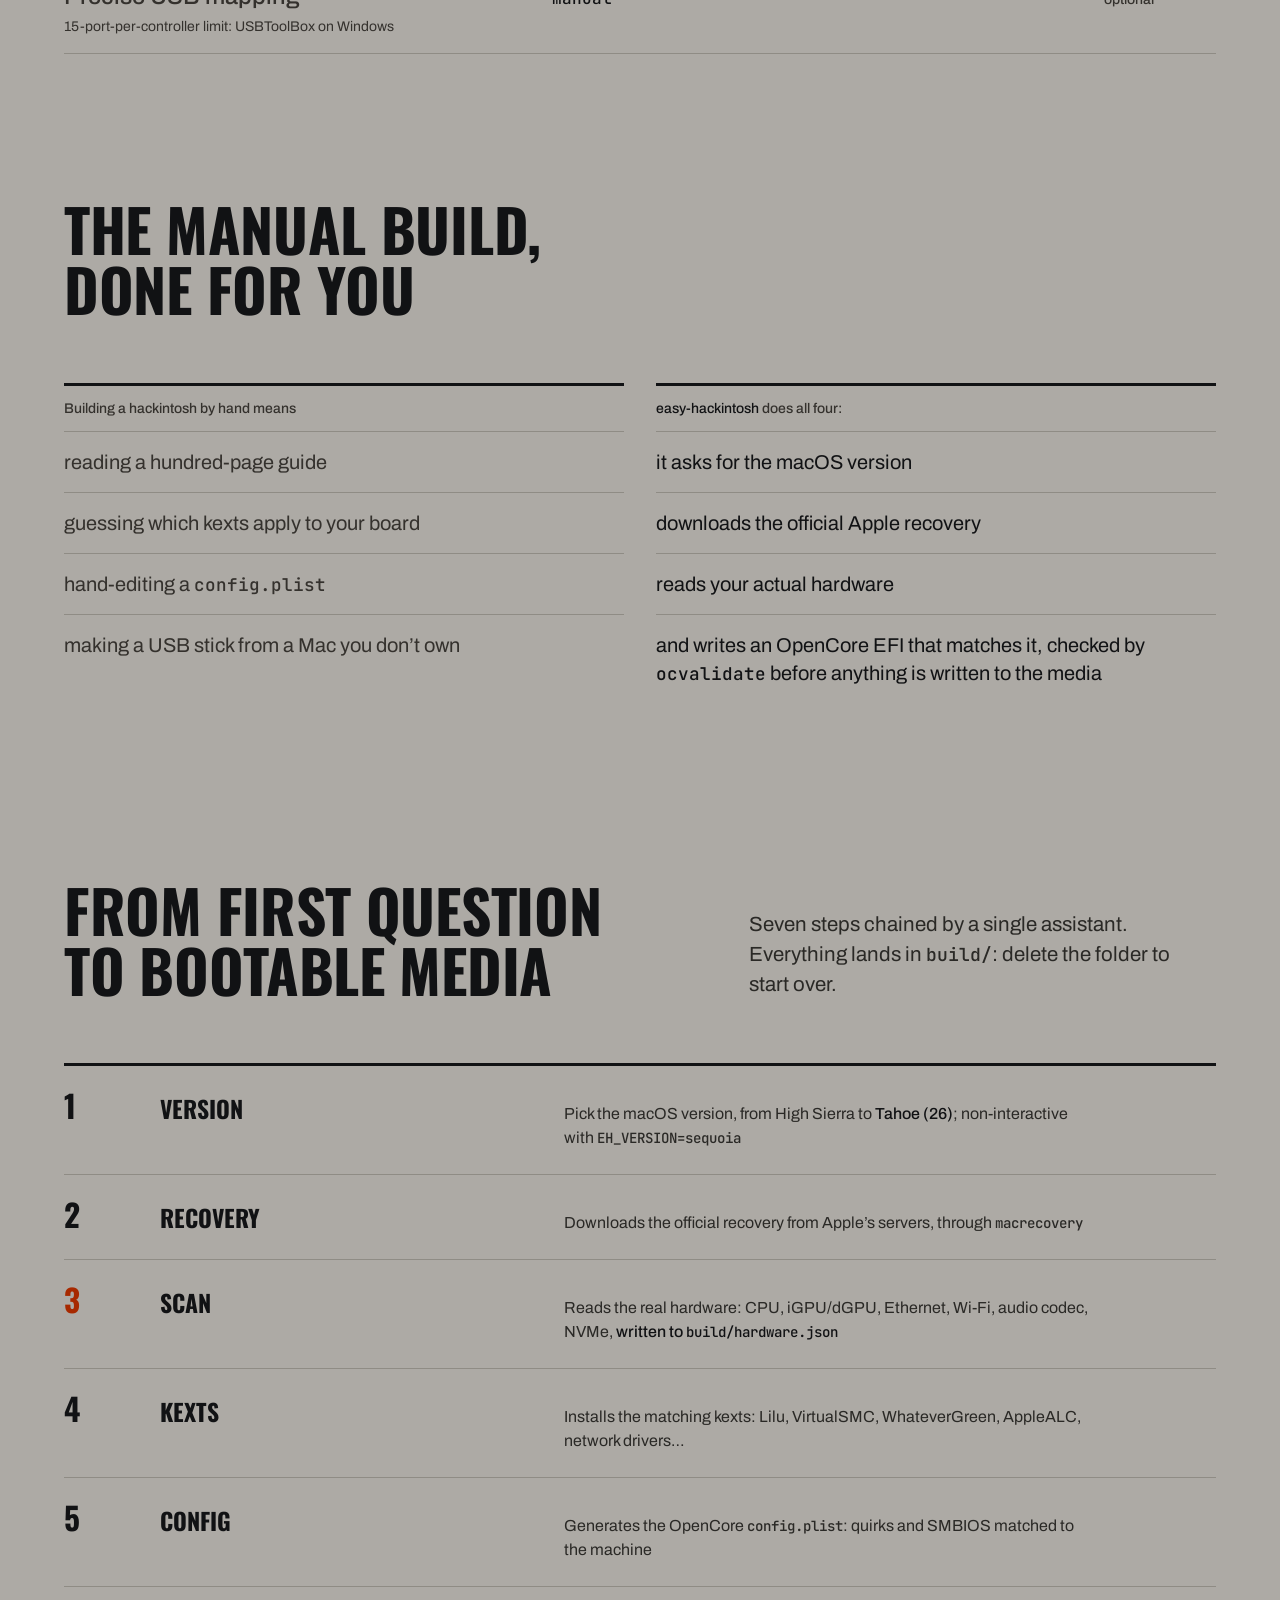
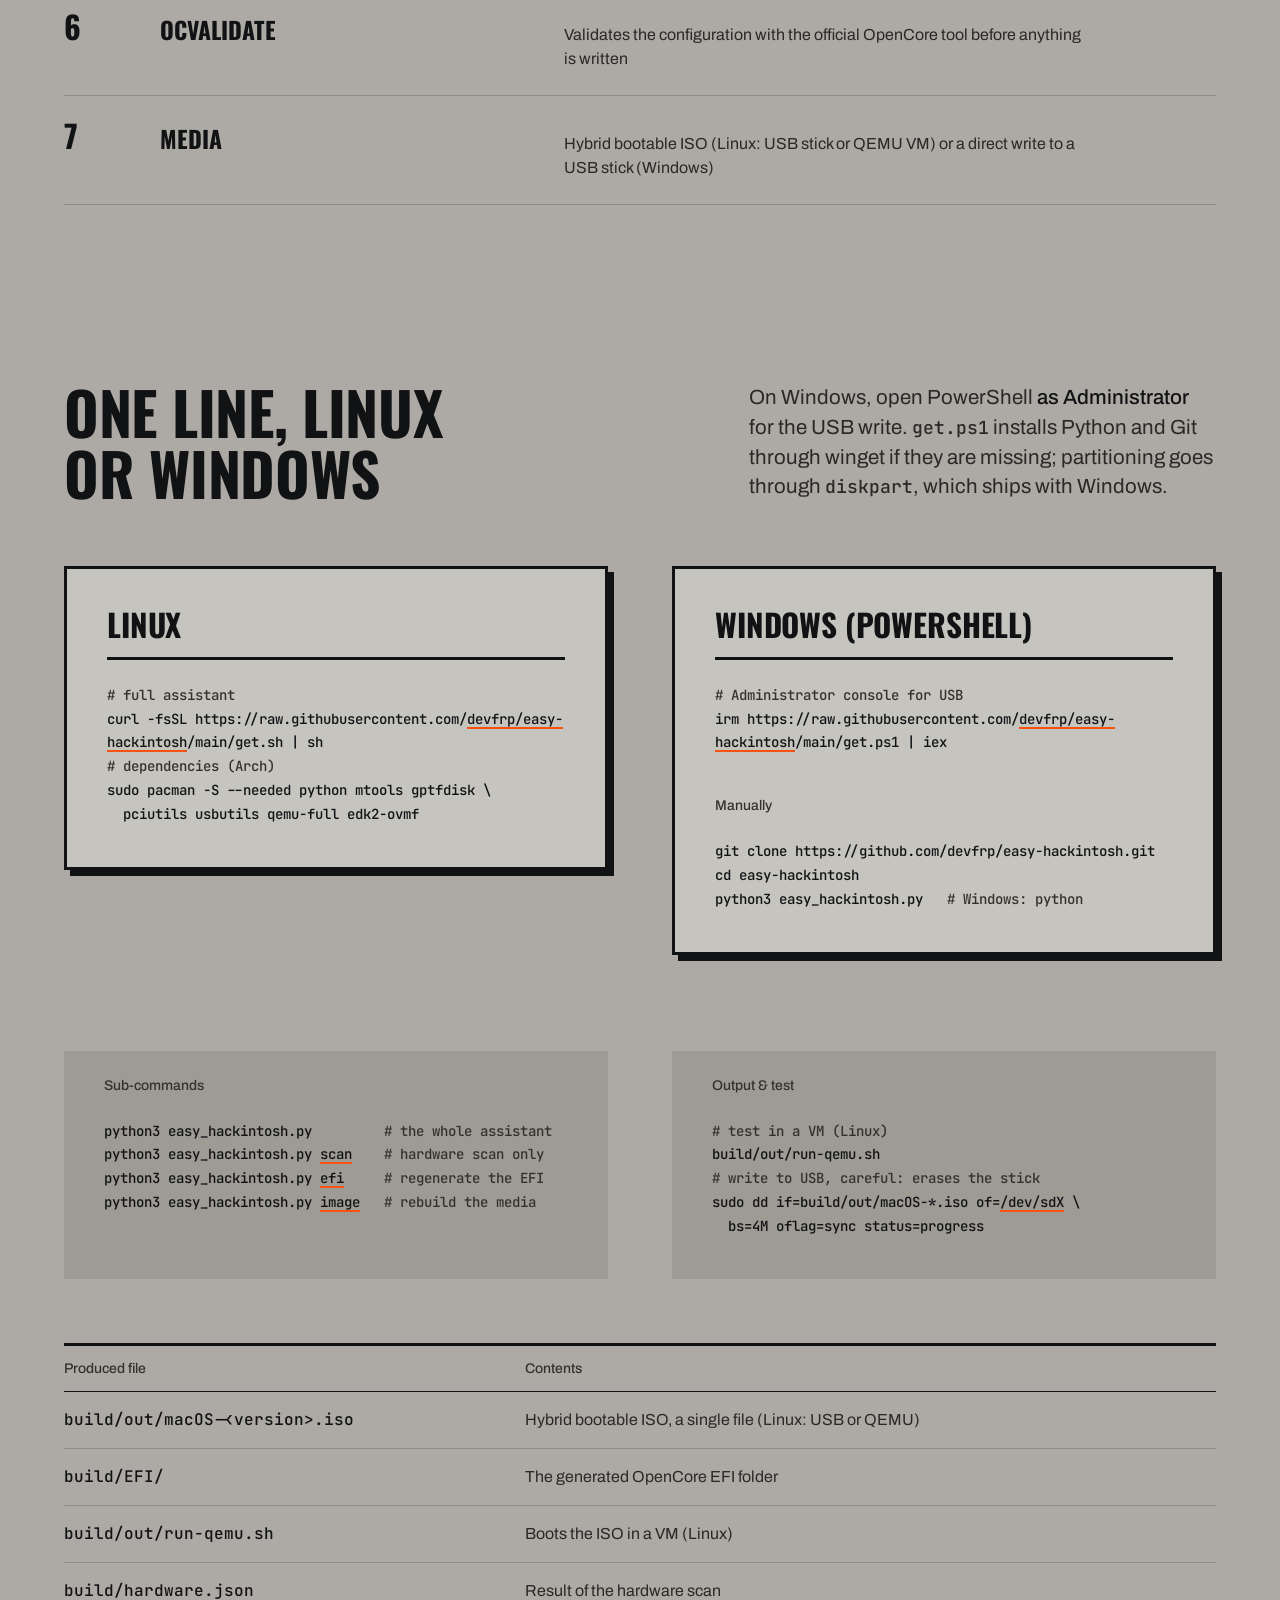
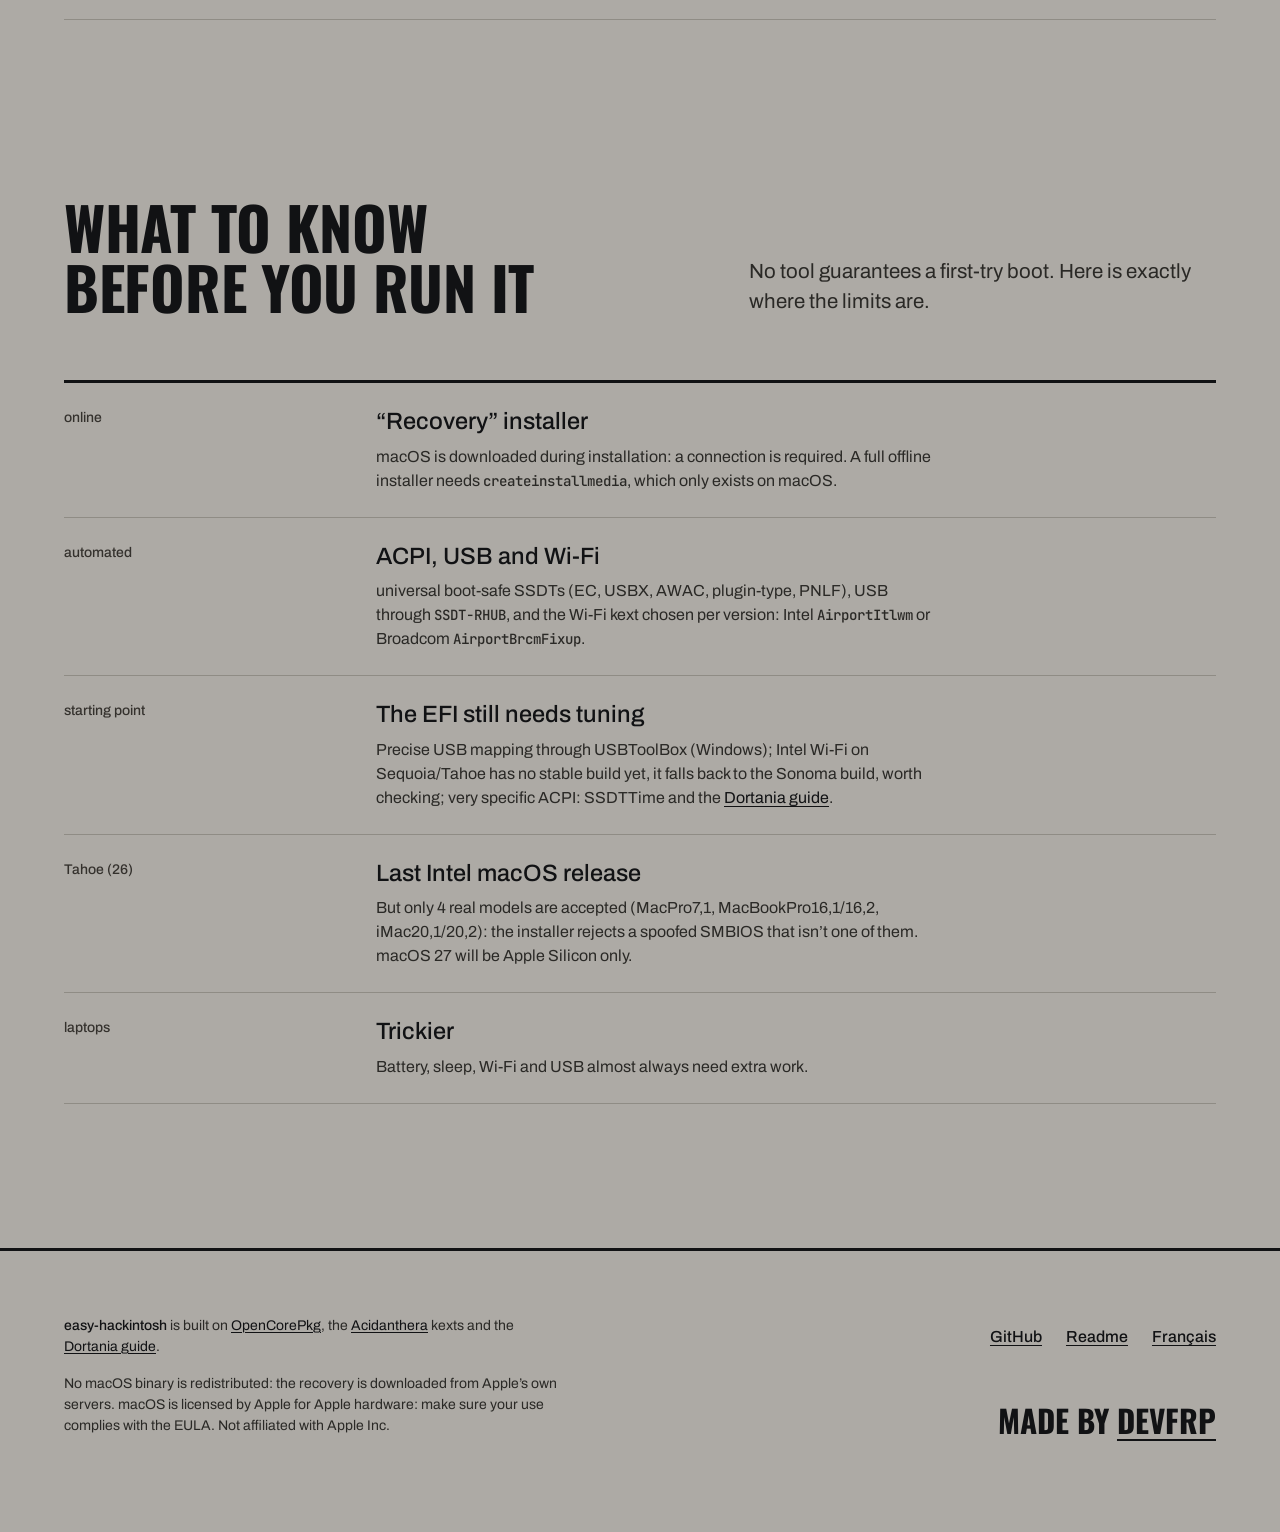
==== commit 143aecb6: "Refonte du site (Hallmark, thème Formwork) Site FR + EN refait : les commandes Linux et Windows dans" ====
--- a/docs/index.en.html
+++ b/docs/index.en.html
@@ -3,376 +3,223 @@
 <head>
 <meta charset="utf-8">
 <meta name="viewport" content="width=device-width, initial-scale=1">
-<title>easy-hackintosh — a macOS installer and an OpenCore EFI generated for your machine</title>
+<title>easy-hackintosh: a macOS installer and an OpenCore EFI generated for your machine</title>
 <meta name="description" content="Automatically generates a bootable macOS installer and an OpenCore EFI folder tailored to your hardware, from Linux or Windows. One Python tool.">
 <meta name="author" content="devfrp">
-<meta property="og:title" content="easy-hackintosh — a hackintosh generated for your machine">
+<meta property="og:title" content="easy-hackintosh: a hackintosh generated for your machine">
 <meta property="og:description" content="Hardware scan, kexts, validated OpenCore config.plist, bootable media. Linux and Windows, in one line.">
 <meta property="og:type" content="website">
-<link rel="icon" href="data:image/svg+xml,<svg xmlns='http://www.w3.org/2000/svg' viewBox='0 0 32 32'><rect width='32' height='32' rx='5' fill='%230d1013'/><rect x='9' y='9' width='14' height='14' rx='2' fill='none' stroke='%23f2795a' stroke-width='2'/><path d='M13 5 v4 M19 5 v4 M13 23 v4 M19 23 v4 M5 13 h4 M5 19 h4 M23 13 h4 M23 19 h4' fill='none' stroke='%23f2795a' stroke-width='2' stroke-linecap='round'/></svg>">
-<style>
-  :root{
-    /* light: cool datasheet */
-    --bg:#eceff2; --panel:#ffffff; --panel2:#f3f5f7; --term:#12161b;
-    --line:#d3dae0; --line2:#bcc6cf; --ink:#141a20; --dim:#5c6a76;
-    --amber:#bb3f1c; --amber-ink:#932d10; --lock:#2f9e44;
-    --grid:#e2e7ec;
-    --mono:"SFMono-Regular",ui-monospace,"JetBrains Mono",Menlo,Consolas,monospace;
-    --sans:system-ui,-apple-system,"Segoe UI",Roboto,Helvetica,Arial,sans-serif;
-  }
-  @media (prefers-color-scheme:dark){
-    :root{
-      --bg:#0d1013; --panel:#14181d; --panel2:#191f26; --term:#0a0d10;
-      --line:#262e37; --line2:#3a4753; --ink:#ccd4da; --dim:#7c8791;
-      --amber:#f2795a; --amber-ink:#f79b84; --lock:#57c96a; --grid:#1a2027;
-    }
-  }
-  :root[data-theme="light"]{
-    --bg:#eceff2; --panel:#ffffff; --panel2:#f3f5f7; --term:#12161b;
-    --line:#d3dae0; --line2:#bcc6cf; --ink:#141a20; --dim:#5c6a76;
-    --amber:#bb3f1c; --amber-ink:#932d10; --lock:#2f9e44; --grid:#e2e7ec;
-  }
-  :root[data-theme="dark"]{
-    --bg:#0d1013; --panel:#14181d; --panel2:#191f26; --term:#0a0d10;
-    --line:#262e37; --line2:#3a4753; --ink:#ccd4da; --dim:#7c8791;
-    --amber:#f2795a; --amber-ink:#f79b84; --lock:#57c96a; --grid:#1a2027;
-  }
-
-  *{box-sizing:border-box}
-  html{scroll-behavior:smooth}
-  @media (prefers-reduced-motion:reduce){html{scroll-behavior:auto}}
-  body{margin:0;background:var(--bg);color:var(--ink);font-family:var(--sans);
-    line-height:1.62;-webkit-font-smoothing:antialiased;font-size:16px}
-  a{color:var(--amber);text-decoration:none}
-  a:hover{text-decoration:underline}
-  :focus-visible{outline:2px solid var(--amber);outline-offset:2px}
-  .wrap{max-width:1000px;margin:0 auto;padding:0 22px}
-  .mono{font-family:var(--mono)}
-  .lab{font-family:var(--mono);font-size:.72rem;letter-spacing:.16em;text-transform:uppercase;color:var(--dim)}
-
-  .panel{background:var(--panel);border:1px solid var(--line);border-radius:6px}
-
-  /* top bar */
-  .bar{position:sticky;top:0;z-index:30;background:color-mix(in srgb,var(--bg) 88%,transparent);
-    backdrop-filter:blur(8px);border-bottom:1px solid var(--line)}
-  .bar .wrap{display:flex;align-items:center;gap:18px;height:56px}
-  .logo{display:flex;align-items:center;gap:10px;font-family:var(--mono);font-weight:600;
-    letter-spacing:.02em;color:var(--ink)}
-  .logo svg{display:block}
-  .bar nav{margin-left:auto;display:flex;gap:20px;align-items:center}
-  .bar nav a{font-family:var(--mono);font-size:.8rem;color:var(--dim);letter-spacing:.03em}
-  .bar nav a:hover{color:var(--ink);text-decoration:none}
-  .bar .gh{border:1px solid var(--line2);padding:6px 12px;border-radius:5px;color:var(--ink)}
-  .bar .gh:hover{border-color:var(--amber)}
-  #themetog{background:none;border:1px solid var(--line2);color:var(--dim);border-radius:5px;
-    width:30px;height:30px;cursor:pointer;font-size:.9rem}
-  #themetog:hover{color:var(--ink);border-color:var(--amber)}
-  .langsel{display:inline-flex;border:1px solid var(--line2);border-radius:5px;overflow:hidden;
-    font-family:var(--mono);font-size:.74rem}
-  .langsel a{padding:5px 9px;color:var(--dim);letter-spacing:.04em}
-  .langsel a:hover{color:var(--ink);text-decoration:none}
-  .langsel a.active{background:var(--amber);color:#fff}
-  @media (prefers-color-scheme:dark){.langsel a.active{color:#0d1013}}
-  :root[data-theme="dark"] .langsel a.active{color:#0d1013}
-  :root[data-theme="light"] .langsel a.active{color:#fff}
-  @media(max-width:680px){.bar nav a.opt{display:none}}
-
-  /* hero */
-  .hero{border-bottom:1px solid var(--line);position:relative}
-  .hero .wrap{padding:60px 22px 0}
-  .tag{display:inline-flex;align-items:center;gap:9px}
-  .tag .led{width:8px;height:8px;border-radius:50%;background:var(--lock);
-    box-shadow:0 0 8px 1px color-mix(in srgb,var(--lock) 60%,transparent)}
-  h1{font-size:clamp(2.2rem,6.4vw,3.9rem);line-height:1.02;letter-spacing:-.02em;
-    margin:18px 0 0;text-wrap:balance;font-weight:800}
-  h1 .u{color:var(--amber)}
-  .sub{font-size:clamp(1.02rem,2.3vw,1.24rem);color:var(--dim);max-width:620px;margin:14px 0 0}
-  .cta{display:flex;flex-wrap:wrap;gap:11px;margin:26px 0 34px}
-  .btn{font-family:var(--mono);font-size:.86rem;border-radius:5px;padding:11px 18px;
-    border:1px solid var(--line2);color:var(--ink);cursor:pointer;background:var(--panel);
-    transition:border-color .12s,transform .12s;letter-spacing:.02em}
-  .btn:hover{text-decoration:none;transform:translateY(-1px);border-color:var(--amber)}
-  .btn.p{background:var(--amber);color:#fff;border-color:var(--amber);font-weight:600}
-  @media (prefers-color-scheme:dark){.btn.p{color:#0d1013}}
-  :root[data-theme="dark"] .btn.p{color:#0d1013}
-  :root[data-theme="light"] .btn.p{color:#fff}
-
-  /* terminal command */
-  .term{background:var(--term);border:1px solid var(--line);border-radius:6px;
-    display:flex;align-items:center;gap:12px;padding:13px 13px 13px 16px;max-width:690px}
-  .term+.term{margin-top:10px}
-  .term .p{color:var(--amber);font-family:var(--mono);user-select:none}
-  .term code{font-family:var(--mono);color:#d6dee6;font-size:.86rem;flex:1;overflow-x:auto;white-space:nowrap}
-  .term button{font-family:var(--mono);background:#20272f;border:1px solid #313b45;color:#9aa6b1;
-    border-radius:4px;padding:6px 11px;cursor:pointer;font-size:.76rem;white-space:nowrap}
-  .term button:hover{color:#fff;border-color:var(--amber)}
-
-  /* scan strip */
-  .scope{margin-top:40px;border-top:1px solid var(--line);position:relative;height:118px}
-  .scope canvas{display:block;width:100%;height:118px}
-  .scope .rd{position:absolute;top:10px;right:16px;font-family:var(--mono);font-size:.68rem;
-    letter-spacing:.12em;color:var(--dim)}
-
-  /* section scaffold */
-  .sec{border-bottom:1px solid var(--line);padding:56px 0}
-  .head{display:flex;align-items:baseline;gap:14px;margin-bottom:8px}
-  .head .idx{font-family:var(--mono);font-size:.72rem;color:var(--amber);letter-spacing:.1em}
-  h2{font-size:clamp(1.45rem,3.6vw,2rem);margin:0;letter-spacing:-.01em;font-weight:750;text-wrap:balance}
-  .lede{color:var(--dim);max-width:660px;margin:14px 0 30px}
-
-  /* modules */
-  .mods{display:grid;gap:1px;background:var(--line);border:1px solid var(--line);border-radius:6px;
-    grid-template-columns:repeat(auto-fit,minmax(250px,1fr));overflow:hidden}
-  .mod{background:var(--panel);padding:22px}
-  .mod:hover{background:var(--panel2)}
-  .mod .lab{margin-bottom:9px}
-  .mod h3{margin:0 0 5px;font-size:1.04rem}
-  .mod p{margin:0;color:var(--dim);font-size:.92rem}
-  .mod h3 code,.mod p code{font-family:var(--mono);font-size:.86em;color:var(--amber-ink)}
-
-  /* register readout */
-  .rdout{border:1px solid var(--line);border-radius:6px;overflow:hidden;overflow-x:auto}
-  .rdout table{width:100%;border-collapse:collapse;min-width:520px}
-  .rdout th{font-family:var(--mono);font-size:.68rem;letter-spacing:.12em;text-transform:uppercase;
-    color:var(--dim);text-align:left;padding:11px 16px;background:var(--panel2);border-bottom:1px solid var(--line)}
-  .rdout td{padding:13px 16px;border-bottom:1px solid var(--line);vertical-align:top;font-size:.92rem}
-  .rdout tr:last-child td{border-bottom:none}
-  .rdout tr:hover td{background:var(--panel2)}
-  .rdout .v{font-family:var(--mono);color:var(--amber);white-space:nowrap;font-size:.86rem}
-  .rdout .s{font-family:var(--mono);font-size:.68rem;letter-spacing:.08em;color:var(--lock)}
-  .rdout .s.open{color:var(--dim)}
-  .rdout td b{font-weight:650} .rdout td span{color:var(--dim)}
-
-  /* pipeline */
-  .flow{display:grid;gap:12px}
-  .node{border:1px solid var(--line);border-radius:6px;background:var(--panel);padding:16px 18px;
-    display:grid;grid-template-columns:auto 1fr;gap:16px;align-items:center}
-  .node .n{font-family:var(--mono);font-size:.82rem;color:var(--amber);white-space:nowrap}
-  .node .d{color:var(--dim);font-size:.92rem}
-  .node.hw{border-color:var(--amber);border-left-width:3px}
-  .flow .arrow{font-family:var(--mono);color:var(--line2);text-align:center;font-size:.8rem;line-height:1}
-
-  /* install cols */
-  .cols{display:grid;gap:18px;grid-template-columns:1fr 1fr}
-  @media(max-width:680px){.cols{grid-template-columns:1fr}}
-  pre.blk{background:var(--term);border:1px solid var(--line);border-radius:6px;padding:16px;
-    overflow-x:auto;font-family:var(--mono);font-size:.82rem;color:#d6dee6;line-height:1.7;margin:0}
-  pre.blk .c{color:#6f7c88} pre.blk .f{color:var(--amber)}
-  .cols h3{font-family:var(--mono);font-size:.8rem;letter-spacing:.06em;color:var(--dim);
-    text-transform:uppercase;margin:0 0 10px}
-
-  /* caveats */
-  .steps{list-style:none;padding:0;margin:0;display:grid;gap:10px}
-  .steps li{display:grid;grid-template-columns:110px 1fr;gap:16px;align-items:start;
-    border:1px solid var(--line);border-radius:6px;padding:14px 16px;background:var(--panel)}
-  .chip{font-family:var(--mono);font-size:.66rem;letter-spacing:.08em;padding:4px 8px;border-radius:4px;
-    text-align:center;font-weight:600;align-self:start}
-  .c-done{background:color-mix(in srgb,var(--lock) 15%,transparent);color:var(--lock);
-    border:1px solid color-mix(in srgb,var(--lock) 40%,transparent)}
-  .c-part{background:color-mix(in srgb,var(--amber) 15%,transparent);color:var(--amber-ink);
-    border:1px solid color-mix(in srgb,var(--amber) 40%,transparent)}
-  .c-card{background:var(--panel2);color:var(--dim);border:1px solid var(--line2)}
-  .steps b{font-weight:650} .steps .d{color:var(--dim);font-size:.92rem}
-  @media(max-width:560px){.steps li{grid-template-columns:1fr}}
-
-  footer{padding:40px 0 64px;color:var(--dim);font-size:.88rem}
-  footer .wrap{display:flex;flex-wrap:wrap;gap:20px;justify-content:space-between;align-items:flex-start}
-  footer .disc{max-width:560px}
-  footer .links{font-family:var(--mono);font-size:.82rem;display:flex;gap:8px;flex-wrap:wrap}
-  .kbd{font-family:var(--mono);background:var(--panel2);border:1px solid var(--line2);
-    padding:1px 6px;border-radius:4px;font-size:.85em;color:var(--ink)}
-</style>
+<link rel="alternate" hreflang="fr" href="index.html">
+<link rel="preconnect" href="https://fonts.googleapis.com">
+<link rel="preconnect" href="https://fonts.gstatic.com" crossorigin>
+<link href="https://fonts.googleapis.com/css2?family=Oswald:wght@700&family=Archivo:wght@400;500&family=JetBrains+Mono:wght@500&display=swap" rel="stylesheet">
+<link rel="stylesheet" href="style.css">
+<script>try{var s=localStorage.getItem('ehx-theme');if(s==='dark'||s==='light')document.documentElement.setAttribute('data-theme',s);}catch(e){}</script>
 </head>
-<body>
-
-<header class="bar"><div class="wrap">
-  <a class="logo" href="#top">
-    <svg width="26" height="26" viewBox="0 0 32 32" aria-hidden="true"><rect width="32" height="32" rx="5" fill="var(--panel2)" stroke="var(--line2)"/><rect x="10" y="10" width="12" height="12" rx="2" fill="none" stroke="var(--amber)" stroke-width="2"/><path d="M14 6 v4 M19 6 v4 M14 22 v4 M19 22 v4 M6 14 h4 M6 19 h4 M22 14 h4 M22 19 h4" fill="none" stroke="var(--amber)" stroke-width="2" stroke-linecap="round"/></svg>
-    easy-hackintosh
-  </a>
-  <nav>
-    <a class="opt" href="#pipeline">Pipeline</a>
-    <a class="opt" href="#hw">Hardware</a>
-    <a href="#install">Install</a>
-    <span class="langsel" role="group" aria-label="Language">
-      <a href="index.html">FR</a>
-      <a href="index.en.html" class="active" aria-current="page">EN</a>
-    </span>
-    <a class="gh" href="https://github.com/devfrp/easy-hackintosh">GitHub&nbsp;↗</a>
-    <button id="themetog" title="Toggle theme" aria-label="Toggle light/dark theme">◐</button>
-  </nav>
-</div></header>
+<body class="grained">
+<a class="skip" href="#top">Skip to content</a>
+<header class="bar">
+  <div class="container bar-inner">
+    <a class="logo" href="#top" aria-label="easy-hackintosh, top of the page">easy-hackintosh</a>
+    <nav class="bar-nav" aria-label="Sections">
+      <a class="opt" href="#hw">Hardware</a>
+      <a class="opt" href="#pipeline">Pipeline</a>
+      <a href="#install">Install</a>
+    </nav>
+    <div class="bar-end">
+      <span class="langsel" role="group" aria-label="Language">
+        <a href="index.html">FR</a>
+        <a href="index.en.html" class="active" aria-current="page">EN</a>
+      </span>
+      <a class="gh" href="https://github.com/devfrp/easy-hackintosh">GitHub</a>
+      <button id="themetog" type="button" title="Toggle theme" aria-label="Toggle light/dark theme">Theme</button>
+    </div>
+  </div>
+</header>
 
 <main id="top">
-<section class="hero">
-  <div class="wrap">
-    <span class="tag"><span class="led"></span><span class="lab">OpenCore · hardware scan → EFI → bootable media</span></span>
-    <h1>A hackintosh,<br><span class="u">generated for your machine</span>.</h1>
-    <p class="sub">One Python tool that scans your hardware, picks the kexts, writes a validated
-    OpenCore <code class="mono">config.plist</code> and builds the bootable macOS installer.
-    From Linux or Windows — you never need a Mac.</p>
-    <div class="cta">
-      <a class="btn p" href="#install">Install in one line</a>
-      <a class="btn" href="#hw">Hardware handled</a>
-      <a class="btn" href="https://github.com/devfrp/easy-hackintosh">Source</a>
-    </div>
-    <div class="term">
-      <span class="p">$</span>
-      <code id="cmd">curl -fsSL https://raw.githubusercontent.com/devfrp/easy-hackintosh/main/get.sh | sh</code>
-      <button id="cpb" onclick="cp('cmd','cpb')">copy</button>
-    </div>
-    <div class="term">
-      <span class="p">PS&gt;</span>
-      <code id="cmdw">irm https://raw.githubusercontent.com/devfrp/easy-hackintosh/main/get.ps1 | iex</code>
-      <button id="cpbw" onclick="cp('cmdw','cpbw')">copy</button>
-    </div>
-  </div>
-  <div class="scope" aria-hidden="true">
-    <span class="rd">SCAN · CPU · iGPU/dGPU · ETH · WIFI · AUDIO · NVME</span>
-    <canvas id="scope"></canvas>
-  </div>
-</section>
-
-<section class="sec" id="about"><div class="wrap">
-  <div class="head"><span class="idx">00</span><h2>The manual build, done for you</h2></div>
-  <p class="lede">Building a hackintosh by hand means reading a hundred-page guide, guessing which
-  kexts apply to your board, hand-editing a <code class="mono">config.plist</code>, then making a
-  USB stick from a Mac you don't own. <b>easy-hackintosh</b> does all four: it asks for the macOS
-  version, downloads the official Apple recovery, reads your actual hardware and writes an
-  OpenCore EFI that matches it — checked by <code class="mono">ocvalidate</code> before anything is
-  written to the media.</p>
-</div></section>
-
-<section class="sec" id="pipeline"><div class="wrap">
-  <div class="head"><span class="idx">01</span><h2>From the first question to bootable media</h2></div>
-  <p class="lede">Seven steps chained by a single assistant. Everything lands in
-  <code class="mono">build/</code> — delete the folder to start over.</p>
-  <div class="flow">
-    <div class="node"><span class="n">1 · version</span><span class="d">Pick the macOS version, from High&nbsp;Sierra to <b>Tahoe&nbsp;(26)</b> — non-interactive with <code class="mono">EH_VERSION=sequoia</code></span></div>
-    <div class="arrow">↓</div>
-    <div class="node"><span class="n">2 · recovery</span><span class="d">Downloads the official recovery from Apple's servers, through <code class="mono">macrecovery</code></span></div>
-    <div class="arrow">↓</div>
-    <div class="node hw"><span class="n">3 · scan</span><span class="d">Reads the real hardware: CPU, iGPU/dGPU, Ethernet, Wi-Fi, audio codec, NVMe — <b>written to <code class="mono">build/hardware.json</code></b></span></div>
-    <div class="arrow">↓</div>
-    <div class="node"><span class="n">4 · kexts</span><span class="d">Installs the matching kexts: Lilu, VirtualSMC, WhateverGreen, AppleALC, network drivers…</span></div>
-    <div class="arrow">↓</div>
-    <div class="node"><span class="n">5 · config</span><span class="d">Generates the OpenCore <code class="mono">config.plist</code>: quirks and SMBIOS matched to the machine</span></div>
-    <div class="arrow">↓</div>
-    <div class="node"><span class="n">6 · ocvalidate</span><span class="d">Validates the configuration with the official OpenCore tool before anything is written</span></div>
-    <div class="arrow">↓</div>
-    <div class="node"><span class="n">7 · media</span><span class="d">Hybrid bootable ISO (Linux: USB stick or QEMU VM) or a direct write to a USB stick (Windows)</span></div>
-  </div>
-</div></section>
-
-<section class="sec" id="hw"><div class="wrap">
-  <div class="head"><span class="idx">02</span><h2>Hardware handled automatically</h2></div>
-  <p class="lede">Every detected component pulls in the kext or SSDT that goes with it — no
-  checkbox to tick.</p>
-  <div class="rdout"><table>
-    <thead><tr><th>Detected component</th><th>Kext / SSDT</th><th>State</th></tr></thead>
-    <tbody>
-      <tr><td><b>Intel iGPU / AMD dGPU</b><br><span>display and acceleration patches</span></td><td class="v">WhateverGreen</td><td class="s">AUTO</td></tr>
-      <tr><td><b>Audio (Realtek ALC…)</b><br><span>with a starting <code class="mono">layout-id</code></span></td><td class="v">AppleALC</td><td class="s">AUTO</td></tr>
-      <tr><td><b>Intel / Realtek Ethernet</b><br><span>picked from the controller found</span></td><td class="v">IntelMausi · RealtekRTL8111 · LucyRTL8125</td><td class="s">AUTO</td></tr>
-      <tr><td><b>Intel / Broadcom Wi-Fi</b><br><span>kext build chosen per macOS version</span></td><td class="v">AirportItlwm · AirportBrcmFixup</td><td class="s">AUTO</td></tr>
-      <tr><td><b>USB</b><br><span>re-enumerates every port</span></td><td class="v">SSDT-RHUB</td><td class="s">AUTO</td></tr>
-      <tr><td><b>ACPI — EC, clock, CPU, backlight</b><br><span>universal <em>boot-safe</em> SSDTs (Dortania)</span></td><td class="v">SSDT-EC/USBX · AWAC · PLUG · PNLF</td><td class="s">AUTO</td></tr>
-      <tr><td><b>NVMe</b><br><span>compatibility patches</span></td><td class="v">NVMeFix</td><td class="s">AUTO</td></tr>
-      <tr><td><b>SMC</b><br><span>mandatory — emulates the Apple controller</span></td><td class="v">VirtualSMC + plugins</td><td class="s">AUTO</td></tr>
-      <tr><td><b>Precise USB mapping</b><br><span>15-port-per-controller limit — USBToolBox on Windows</span></td><td class="v">manual</td><td class="s open">OPTIONAL</td></tr>
-    </tbody>
-  </table></div>
-</div></section>
-
-<section class="sec" id="install"><div class="wrap">
-  <div class="head"><span class="idx">03</span><h2>Install</h2></div>
-  <p class="lede">On Windows, open PowerShell <b>as Administrator</b> for the USB write.
-  <span class="kbd">get.ps1</span> installs Python and Git through winget if they are missing;
-  partitioning goes through <code class="mono">diskpart</code>, which ships with Windows.</p>
-  <div class="cols">
-    <div>
-      <h3>Linux</h3>
-      <pre class="blk"><span class="c"># full assistant</span>
+  <section class="hero">
+    <div class="container hero-grid">
+      <div class="hero-text">
+        <h1>A hackintosh, generated for your machine.</h1>
+        <p class="lead">From Linux or Windows: you never need a Mac.</p>
+        <div class="cta">
+          <a class="btn btn--primary" href="#install">Install in one line</a>
+          <a class="btn btn--secondary" href="https://github.com/devfrp/easy-hackintosh">Source</a>
+        </div>
+      </div>
+      <div class="cmds">
+        <div class="cmd">
+          <p class="cmd-cap">Linux</p>
+          <div class="term"><code id="cmd">curl -fsSL https://raw.githubusercontent.com/devfrp/easy-hackintosh/main/get.sh | sh</code><button id="cpb" type="button" onclick="cp('cmd','cpb')">copy</button></div>
+        </div>
+        <div class="cmd">
+          <p class="cmd-cap">Windows (PowerShell)</p>
+          <div class="term"><code id="cmdw">irm https://raw.githubusercontent.com/devfrp/easy-hackintosh/main/get.ps1 | iex</code><button id="cpbw" type="button" onclick="cp('cmdw','cpbw')">copy</button></div>
+        </div>
+      </div>
+    </div>
+  </section>
+
+  <section class="sec sec--first" id="hw">
+    <div class="container">
+      <div class="head">
+        <h2>What it detects, what it installs</h2>
+        <p class="lead">Every detected component pulls in the kext or SSDT that goes with it: no checkbox to tick.</p>
+      </div>
+      <div class="spec-wrap"><table class="spec">
+        <thead><tr><th>Detected component</th><th>Kext / SSDT</th><th>State</th></tr></thead>
+        <tbody>
+          <tr><td><b>Intel iGPU / AMD dGPU</b><span>display and acceleration patches</span></td><td class="v">WhateverGreen</td><td class="s">auto</td></tr>
+          <tr><td><b>Audio (Realtek ALC…)</b><span>with a starting <code>layout-id</code></span></td><td class="v">AppleALC</td><td class="s">auto</td></tr>
+          <tr><td><b>Intel / Realtek Ethernet</b><span>picked from the controller found</span></td><td class="v">IntelMausi, RealtekRTL8111, LucyRTL8125</td><td class="s">auto</td></tr>
+          <tr><td><b>Intel / Broadcom Wi-Fi</b><span>kext build chosen per macOS version</span></td><td class="v">AirportItlwm, AirportBrcmFixup</td><td class="s">auto</td></tr>
+          <tr><td><b>USB</b><span>re-enumerates every port</span></td><td class="v">SSDT-RHUB</td><td class="s">auto</td></tr>
+          <tr><td><b>ACPI: EC, clock, CPU, backlight</b><span>universal <em>boot-safe</em> SSDTs (Dortania)</span></td><td class="v">SSDT-EC/USBX, AWAC, PLUG, PNLF</td><td class="s">auto</td></tr>
+          <tr><td><b>NVMe</b><span>compatibility patches</span></td><td class="v">NVMeFix</td><td class="s">auto</td></tr>
+          <tr><td><b>SMC</b><span>mandatory: emulates the Apple controller</span></td><td class="v">VirtualSMC + plugins</td><td class="s">auto</td></tr>
+          <tr class="opt-row"><td><b>Precise USB mapping</b><span>15-port-per-controller limit: USBToolBox on Windows</span></td><td class="v">manual</td><td class="s">optional</td></tr>
+        </tbody>
+      </table></div>
+    </div>
+  </section>
+
+  <section class="sec" id="about">
+    <div class="container about">
+      <h2>The manual build, done for you</h2>
+      <div class="vs">
+        <div class="vs-col">
+          <p class="vs-cap">Building a hackintosh by hand means</p>
+          <ul>
+            <li>reading a hundred-page guide</li>
+            <li>guessing which kexts apply to your board</li>
+            <li>hand-editing a <code>config.plist</code></li>
+            <li>making a USB stick from a Mac you don’t own</li>
+          </ul>
+        </div>
+        <div class="vs-col vs-col--after">
+          <p class="vs-cap"><b>easy-hackintosh</b> does all four:</p>
+          <ul>
+            <li>it asks for the macOS version</li>
+            <li>downloads the official Apple recovery</li>
+            <li>reads your actual hardware</li>
+            <li>and writes an OpenCore EFI that matches it, checked by <code>ocvalidate</code> before anything is written to the media</li>
+          </ul>
+        </div>
+      </div>
+    </div>
+  </section>
+
+  <section class="sec sec--l" id="pipeline">
+    <div class="container">
+      <div class="head">
+        <h2>From first question to bootable media</h2>
+        <p class="lead">Seven steps chained by a single assistant. Everything lands in <code>build/</code>: delete the folder to start over.</p>
+      </div>
+      <ol class="runs">
+        <li><span class="name">version</span><p>Pick the macOS version, from High&nbsp;Sierra to <b>Tahoe&nbsp;(26)</b>; non-interactive with <code>EH_VERSION=sequoia</code></p></li>
+        <li><span class="name">recovery</span><p>Downloads the official recovery from Apple’s servers, through <code>macrecovery</code></p></li>
+        <li class="hw"><span class="name">scan</span><p>Reads the real hardware: CPU, iGPU/dGPU, Ethernet, Wi-Fi, audio codec, NVMe, <b>written to <code>build/hardware.json</code></b></p></li>
+        <li><span class="name">kexts</span><p>Installs the matching kexts: Lilu, VirtualSMC, WhateverGreen, AppleALC, network drivers…</p></li>
+        <li><span class="name">config</span><p>Generates the OpenCore <code>config.plist</code>: quirks and SMBIOS matched to the machine</p></li>
+        <li><span class="name">ocvalidate</span><p>Validates the configuration with the official OpenCore tool before anything is written</p></li>
+        <li><span class="name">media</span><p>Hybrid bootable ISO (Linux: USB stick or QEMU VM) or a direct write to a USB stick (Windows)</p></li>
+      </ol>
+    </div>
+  </section>
+
+  <section class="sec sec--l" id="install">
+    <div class="container">
+      <div class="head">
+        <h2>One line, Linux or Windows</h2>
+        <p class="lead">On Windows, open PowerShell <b>as Administrator</b> for the USB write. <code>get.ps1</code> installs Python and Git through winget if they are missing; partitioning goes through <code>diskpart</code>, which ships with Windows.</p>
+      </div>
+      <div class="plates">
+        <figure class="plate">
+          <figcaption><h3>Linux</h3></figcaption>
+<pre><span class="c"># full assistant</span>
 curl -fsSL https://raw.githubusercontent.com/<span class="f">devfrp/easy-hackintosh</span>/main/get.sh | sh
-
 <span class="c"># dependencies (Arch)</span>
 sudo pacman -S --needed python mtools gptfdisk \
   pciutils usbutils qemu-full edk2-ovmf</pre>
-    </div>
-    <div>
-      <h3>Windows (PowerShell)</h3>
-      <pre class="blk"><span class="c"># Administrator console for USB</span>
+        </figure>
+        <figure class="plate">
+          <figcaption><h3>Windows (PowerShell)</h3></figcaption>
+<pre><span class="c"># Administrator console for USB</span>
 irm https://raw.githubusercontent.com/<span class="f">devfrp/easy-hackintosh</span>/main/get.ps1 | iex</pre>
-      <h3 style="margin-top:18px">Manually</h3>
-      <pre class="blk">git clone https://github.com/devfrp/easy-hackintosh.git
+          <p class="plate-sub">Manually</p>
+<pre>git clone https://github.com/devfrp/easy-hackintosh.git
 cd easy-hackintosh
 python3 easy_hackintosh.py   <span class="c"># Windows: python</span></pre>
-    </div>
-  </div>
-  <div class="cols" style="margin-top:18px">
-    <div>
-      <h3>Sub-commands</h3>
-      <pre class="blk">python3 easy_hackintosh.py         <span class="c"># the whole assistant</span>
+        </figure>
+      </div>
+      <div class="wells">
+        <figure class="well">
+          <figcaption>Sub-commands</figcaption>
+<pre>python3 easy_hackintosh.py         <span class="c"># the whole assistant</span>
 python3 easy_hackintosh.py <span class="f">scan</span>    <span class="c"># hardware scan only</span>
 python3 easy_hackintosh.py <span class="f">efi</span>     <span class="c"># regenerate the EFI</span>
 python3 easy_hackintosh.py <span class="f">image</span>   <span class="c"># rebuild the media</span></pre>
-    </div>
-    <div>
-      <h3>Output &amp; test</h3>
-      <pre class="blk"><span class="c"># test in a VM (Linux)</span>
+        </figure>
+        <figure class="well">
+          <figcaption>Output &amp; test</figcaption>
+<pre><span class="c"># test in a VM (Linux)</span>
 build/out/run-qemu.sh
-
-<span class="c"># write to USB — ⚠ erases the stick</span>
+<span class="c"># write to USB, careful: erases the stick</span>
 sudo dd if=build/out/macOS-*.iso of=<span class="f">/dev/sdX</span> \
   bs=4M oflag=sync status=progress</pre>
+        </figure>
+      </div>
+      <div class="spec-wrap"><table class="spec spec--files">
+        <thead><tr><th>Produced file</th><th>Contents</th></tr></thead>
+        <tbody>
+          <tr><td class="v">build/out/macOS-&lt;version&gt;.iso</td><td>Hybrid bootable ISO, a single file (Linux: USB or QEMU)</td></tr>
+          <tr><td class="v">build/EFI/</td><td>The generated OpenCore EFI folder</td></tr>
+          <tr><td class="v">build/out/run-qemu.sh</td><td>Boots the ISO in a VM (Linux)</td></tr>
+          <tr><td class="v">build/hardware.json</td><td>Result of the hardware scan</td></tr>
+        </tbody>
+      </table></div>
+    </div>
+  </section>
+
+  <section class="sec sec--l" id="know">
+    <div class="container">
+      <div class="head">
+        <h2>What to know before you run it</h2>
+        <p class="lead">No tool guarantees a first-try boot. Here is exactly where the limits are.</p>
+      </div>
+      <ul class="limits">
+        <li><span class="tag">online</span><div><b>“Recovery” installer</b><p>macOS is downloaded during installation: a connection is required. A full offline installer needs <code>createinstallmedia</code>, which only exists on macOS.</p></div></li>
+        <li><span class="tag">automated</span><div><b>ACPI, USB and Wi-Fi</b><p>universal boot-safe SSDTs (EC, USBX, AWAC, plugin-type, PNLF), USB through <code>SSDT-RHUB</code>, and the Wi-Fi kext chosen per version: Intel <code>AirportItlwm</code> or Broadcom <code>AirportBrcmFixup</code>.</p></div></li>
+        <li><span class="tag">starting point</span><div><b>The EFI still needs tuning</b><p>Precise USB mapping through USBToolBox (Windows); Intel Wi-Fi on Sequoia/Tahoe has no stable build yet, it falls back to the Sonoma build, worth checking; very specific ACPI: SSDTTime and the <a href="https://dortania.github.io/OpenCore-Install-Guide/">Dortania guide</a>.</p></div></li>
+        <li><span class="tag">Tahoe (26)</span><div><b>Last Intel macOS release</b><p>But only 4 real models are accepted (MacPro7,1, MacBookPro16,1/16,2, iMac20,1/20,2): the installer rejects a spoofed SMBIOS that isn’t one of them. macOS 27 will be Apple Silicon only.</p></div></li>
+        <li><span class="tag">laptops</span><div><b>Trickier</b><p>Battery, sleep, Wi-Fi and USB almost always need extra work.</p></div></li>
+      </ul>
+    </div>
+  </section>
+</main>
+
+<footer class="foot">
+  <div class="container foot-grid">
+    <div class="disc">
+      <p><b>easy-hackintosh</b> is built on <a href="https://github.com/acidanthera/OpenCorePkg">OpenCorePkg</a>, the <a href="https://github.com/acidanthera">Acidanthera</a> kexts and the <a href="https://dortania.github.io/OpenCore-Install-Guide/">Dortania guide</a>.</p>
+      <p>No macOS binary is redistributed: the recovery is downloaded from Apple’s own servers. macOS is licensed by Apple for Apple hardware: make sure your use complies with the EULA. Not affiliated with Apple&nbsp;Inc.</p>
+    </div>
+    <div class="signoff">
+      <ul class="links">
+        <li><a href="https://github.com/devfrp/easy-hackintosh">GitHub</a></li>
+        <li><a href="https://github.com/devfrp/easy-hackintosh/blob/main/README.en.md">Readme</a></li>
+        <li><a href="index.html">Français</a></li>
+      </ul>
+      <p class="sign">Made by <a href="https://devfrp.github.io">devfrp</a></p>
     </div>
   </div>
-  <div class="rdout" style="margin-top:18px"><table>
-    <thead><tr><th>Produced file</th><th>Contents</th></tr></thead>
-    <tbody>
-      <tr><td class="v">build/out/macOS-&lt;version&gt;.iso</td><td>Hybrid bootable ISO, a single file (Linux: USB or QEMU)</td></tr>
-      <tr><td class="v">build/EFI/</td><td>The generated OpenCore EFI folder</td></tr>
-      <tr><td class="v">build/out/run-qemu.sh</td><td>Boots the ISO in a VM (Linux)</td></tr>
-      <tr><td class="v">build/hardware.json</td><td>Result of the hardware scan</td></tr>
-    </tbody>
-  </table></div>
-</div></section>
-
-<section class="sec" id="know"><div class="wrap">
-  <div class="head"><span class="idx">04</span><h2>What to know before you run it</h2></div>
-  <p class="lede">No tool guarantees a first-try boot. Here is exactly where the limits are.</p>
-  <ul class="steps">
-    <li><span class="chip c-part">ONLINE</span><div><b>"Recovery" installer</b> · <span class="d">macOS is downloaded during installation — a connection is required. A full offline installer needs <code class="mono">createinstallmedia</code>, which only exists on macOS.</span></div></li>
-    <li><span class="chip c-done">AUTOMATED</span><div><b>ACPI, USB and Wi-Fi</b> · <span class="d">universal boot-safe SSDTs (EC, USBX, AWAC, plugin-type, PNLF), USB through <code class="mono">SSDT-RHUB</code>, and the Wi-Fi kext chosen per version — Intel <code class="mono">AirportItlwm</code> or Broadcom <code class="mono">AirportBrcmFixup</code>.</span></div></li>
-    <li><span class="chip c-part">STARTING POINT</span><div><b>The EFI still needs tuning</b> · <span class="d">precise USB mapping through USBToolBox (Windows); Intel Wi-Fi on Sequoia/Tahoe has no stable build yet — it falls back to the Sonoma build, worth checking; very specific ACPI → SSDTTime and the <a href="https://dortania.github.io/OpenCore-Install-Guide/">Dortania guide</a>.</span></div></li>
-    <li><span class="chip c-card">TAHOE (26)</span><div><b>Last Intel macOS release</b> · <span class="d">but only 4 real models are accepted (MacPro7,1, MacBookPro16,1/16,2, iMac20,1/20,2) — the installer rejects a spoofed SMBIOS that isn't one of them. macOS 27 will be Apple Silicon only.</span></div></li>
-    <li><span class="chip c-card">LAPTOPS</span><div><b>Trickier</b> · <span class="d">battery, sleep, Wi-Fi and USB almost always need extra work.</span></div></li>
-  </ul>
-</div></section>
-</main>
-
-<footer><div class="wrap">
-  <div class="disc"><b class="mono">easy-hackintosh</b> · Built on
-    <a href="https://github.com/acidanthera/OpenCorePkg">OpenCorePkg</a>, the
-    <a href="https://github.com/acidanthera">Acidanthera</a> kexts and the
-    <a href="https://dortania.github.io/OpenCore-Install-Guide/">Dortania guide</a>.<br>
-    No macOS binary is redistributed: the recovery is downloaded from Apple's own servers.
-    macOS is licensed by Apple for Apple hardware — make sure your use complies with the EULA.
-    Not affiliated with Apple&nbsp;Inc.</div>
-  <div class="links">
-    <a href="https://github.com/devfrp/easy-hackintosh">GitHub</a><span>·</span>
-    <a href="https://github.com/devfrp/easy-hackintosh/blob/main/README.en.md">README</a><span>·</span>
-    <a href="index.html">Français</a><span>·</span>
-    <a href="https://devfrp.github.io">devfrp.github.io</a>
-  </div>
-</div></footer>
+</footer>
 
 <script>
 (function(){
   // theme (persisted)
   var root=document.documentElement, tog=document.getElementById('themetog');
-  var saved=null; try{saved=localStorage.getItem('ehx-theme');}catch(e){}
-  if(saved==='dark'||saved==='light') root.setAttribute('data-theme',saved);
   function cur(){var t=root.getAttribute('data-theme');
     if(t) return t;
     return matchMedia('(prefers-color-scheme:dark)').matches?'dark':'light';}
@@ -380,67 +227,11 @@
     var n=cur()==='dark'?'light':'dark';
     root.setAttribute('data-theme',n);
     try{localStorage.setItem('ehx-theme',n);}catch(e){}
-    draw(true);
   });
-
   // copy
   window.cp=function(id,bid){var b=document.getElementById(bid);
     navigator.clipboard.writeText(document.getElementById(id).textContent).then(function(){
-      b.textContent='copied ✓'; setTimeout(function(){b.textContent='copy';},1500);});};
-
-  // hardware scan strip
-  var cv=document.getElementById('scope'), ctx=cv.getContext('2d'), t=0.55, raf=null;
-  var reduce=matchMedia('(prefers-reduced-motion:reduce)').matches;
-  var slots=[3,5,4,6,3,5,4,6,3,5,4,6,3,5,4,6,3,5,4,6,3,5,4,6];
-  function accent(){return getComputedStyle(root).getPropertyValue('--amber').trim()||'#f2795a';}
-  function grid(){return getComputedStyle(root).getPropertyValue('--grid').trim()||'#1a2027';}
-  function line2(){return getComputedStyle(root).getPropertyValue('--line2').trim()||'#3a4753';}
-  function size(){var d=Math.min(devicePixelRatio||1,2);
-    cv.width=cv.clientWidth*d; cv.height=cv.clientHeight*d; ctx.setTransform(d,0,0,d,0,0);}
-  function draw(once){
-    var w=cv.clientWidth,h=cv.clientHeight;
-    ctx.clearRect(0,0,w,h);
-    // grid backdrop
-    ctx.strokeStyle=grid(); ctx.lineWidth=1;
-    for(var x=0;x<w;x+=44){ctx.beginPath();ctx.moveTo(x+.5,0);ctx.lineTo(x+.5,h);ctx.stroke();}
-    ctx.beginPath();ctx.moveTo(0,h-.5);ctx.lineTo(w,h-.5);ctx.stroke();
-    // sweep position
-    var head=(t%1.35)/1.35*(w+160)-80;
-    // detected chips
-    var cw=58, gap=30, n=Math.max(1,Math.floor((w+gap)/(cw+gap))), off=(w-(n*(cw+gap)-gap))/2;
-    for(var i=0;i<n;i++){
-      var bx=off+i*(cw+gap), pins=slots[i%slots.length];
-      var lit=head>bx+cw/2, near=Math.abs(head-(bx+cw/2))<70;
-      var bh=26+((i*7)%3)*8, by=(h-bh)/2+4;
-      ctx.strokeStyle=lit?accent():line2();
-      ctx.globalAlpha=lit?(near?1:.62):.55;
-      ctx.lineWidth=lit?1.6:1;
-      ctx.strokeRect(bx+.5,by+.5,cw,bh);
-      // pins
-      ctx.beginPath();
-      for(var p=0;p<pins;p++){
-        var px=bx+4+p*((cw-8)/(pins-1||1));
-        ctx.moveTo(px+.5,by); ctx.lineTo(px+.5,by-6);
-        ctx.moveTo(px+.5,by+bh); ctx.lineTo(px+.5,by+bh+6);
-      }
-      ctx.stroke();
-      ctx.globalAlpha=1;
-    }
-    // sweep head
-    if(head>-40&&head<w+40){
-      var g=ctx.createLinearGradient(head-60,0,head,0);
-      g.addColorStop(0,'transparent'); g.addColorStop(1,accent());
-      ctx.strokeStyle=g; ctx.lineWidth=1.5;
-      ctx.beginPath(); ctx.moveTo(head-60,h/2+.5); ctx.lineTo(head,h/2+.5); ctx.stroke();
-      ctx.strokeStyle=accent(); ctx.lineWidth=1.5; ctx.globalAlpha=.85;
-      ctx.beginPath(); ctx.moveTo(head+.5,8); ctx.lineTo(head+.5,h-8); ctx.stroke();
-      ctx.globalAlpha=1;
-    }
-    if(once) return;
-    t+=0.008; raf=requestAnimationFrame(function(){draw(false);});
-  }
-  function start(){size(); if(reduce){t=0.9; draw(true);} else {if(raf)cancelAnimationFrame(raf); draw(false);}}
-  addEventListener('resize',start); start();
+      b.textContent='copied'; setTimeout(function(){b.textContent='copy';},1500);});};
 })();
 </script>
 </body>
--- a/docs/style.css
+++ b/docs/style.css
@@ -0,0 +1,177 @@
+/* Hallmark · shape: Index-First · genre: editorial · theme: Formwork (deal 2/3, seed python-tool-scans-hardware-b8f6·c0d1dd69·2026-10-27·r0) · redesign: full · job: try · draw: 9974f2
+ * hero: Banner (swapped from a Ledge: no photograph to fill its field, and Index-First wants the index on the first screen) · nav: edge-aligned ink bar (swapped from a banner over a retracting bar: the page has no announcement) · footer: letter close · imagery: none, the hardware index carries it · signature: the hardware index, every detected part beside the kext it pulls in, starting on the first screen · formwork: cast, night pour on the toggle
+ * axes: mid/display-condensed/warm · posture: restrained · modes: cast+night pour · contrast: pass · fold: pass · v2.0.0 */
+/* Hallmark · pre-emit critique: P4 H5 E4 S5 R4 V4 · weakest: P, a tool page; the four chores by hand beside the four things the tool does carry the claim, and the limits section says where it stops */
+/* Hallmark · dropped #scope · the SCAN · CPU · ETH meters were an endless decorative loop with made-up levels; the hardware index now holds the first screen */
+/* Hallmark · dropped the "Matériel géré" button from the hero · the hero keeps two actions (58); #hw opens right under it and stays in the nav */
+/* Hallmark · reworded the eyebrow "OpenCore · scan matériel → EFI → support bootable" out (the pipeline says it), the 00 to 04 ordinals and the "1 · version" step labels into a real list, the capitals states (AUTO, OPTIONNEL) and tags (EN LIGNE, LAPTOPS …) to lowercase, the middle dots between kext names to commas, the hero paragraph to its last sentence, and the heads "Matériel géré automatiquement", "La chaîne, de la question au support bootable", "Installer" to "Ce qu’il détecte, ce qu’il installe", "De la question au support bootable", "Une ligne, Linux ou Windows" (EN likewise) · 54, 58, 63 and 67 name them */
+/* Hallmark · reworded every em dash in the copy, the disclaimer included, to a colon, a comma or a semicolon, the arrow in "ACPI très spécifique →" to a colon, and the ⚠ in the dd comment to "attention :" · 19 names the dash, 11 the warning glyph; the disclaimer's words are otherwise verbatim */
+/* Hallmark · reworded the code block heads ("Linux", "Windows (PowerShell)", "Manuellement", "Sous-commandes", "Résultat & test") into plate heads and figcaptions, every word kept · 67 names their capitals */
+/* Hallmark · answered F13 · the code face is JetBrains Mono in place of the theme's Archivo Narrow figures: the page's figures are file paths, kext names and commands, which are code */
+/* Hallmark · reworded the English heads "Hardware handled automatically", "From the first question to bootable media", "Install", "Manually", "Sub-commands" to "What it detects, what it installs", "From first question to bootable media", "One line, Linux or Windows", and the last two into plate and well captions · 58 and 67 name them */
+@import url("./tokens.css");
+@import url("./base.css");
+
+/* night pour, on the toggle or the OS */
+:root[data-theme="dark"] {
+  color-scheme: dark;
+  --color-paper: oklch(27% 0.006 270); --color-paper-2: oklch(31% 0.007 270); --color-paper-3: oklch(37% 0.008 270);
+  --color-plate: oklch(33% 0.007 270); --color-plate-ink: oklch(95% 0.006 80);
+  --color-ink: oklch(95% 0.006 80); --color-ink-2: oklch(87% 0.006 80); --color-muted: oklch(80% 0.008 80);
+  --color-rule: oklch(40% 0.008 270);
+  --color-accent: oklch(70% 0.21 40); --color-accent-deep: oklch(52% 0.17 38); --color-focus: oklch(74% 0.19 40);
+  --color-bar: oklch(16% 0.005 270);
+}
+@media (prefers-color-scheme: dark) {
+  :root:not([data-theme="light"]) {
+    color-scheme: dark;
+    --color-paper: oklch(27% 0.006 270); --color-paper-2: oklch(31% 0.007 270); --color-paper-3: oklch(37% 0.008 270);
+    --color-plate: oklch(33% 0.007 270); --color-plate-ink: oklch(95% 0.006 80);
+    --color-ink: oklch(95% 0.006 80); --color-ink-2: oklch(87% 0.006 80); --color-muted: oklch(80% 0.008 80);
+    --color-rule: oklch(40% 0.008 270);
+    --color-accent: oklch(70% 0.21 40); --color-accent-deep: oklch(52% 0.17 38); --color-focus: oklch(74% 0.19 40);
+    --color-bar: oklch(16% 0.005 270);
+  }
+}
+:root { --color-bar: oklch(18% 0.005 270); --color-bar-ink: oklch(95% 0.006 80); }
+
+body { color: var(--color-ink-2); line-height: 1.5; }
+h1, h2, h3 { color: var(--color-ink); font-weight: 700; text-transform: uppercase; line-height: 1.02; }
+h2 { font-size: var(--text-display-s); }
+code, pre, .v { font-family: var(--font-outlier); font-weight: 500; }
+code { font-size: 0.88em; }
+a { color: var(--color-ink); }
+a:hover { text-decoration-color: var(--color-accent); }
+b { font-weight: 500; color: var(--color-ink); }
+
+/* the grain, cast across the paper */
+.grained { position: relative; isolation: isolate; }
+.grained::after { content: ""; position: fixed; inset: 0; pointer-events: none; z-index: var(--z-tooltip); background-size: 200px 200px; opacity: var(--texture-opacity); mix-blend-mode: multiply; background-image: url("data:image/svg+xml,%3Csvg xmlns='http://www.w3.org/2000/svg' width='200' height='200'%3E%3Cfilter id='g'%3E%3CfeTurbulence type='fractalNoise' baseFrequency='0.85' numOctaves='2' stitchTiles='stitch'/%3E%3CfeColorMatrix values='0 0 0 0 0 0 0 0 0 0 0 0 0 0 0 0 0 0 9 -4'/%3E%3C/filter%3E%3Crect width='100%25' height='100%25' filter='url(%23g)'/%3E%3C/svg%3E"); }
+
+.skip { position: absolute; left: var(--space-md); top: calc(-1 * var(--space-3xl)); z-index: var(--z-toast); padding: var(--space-xs) var(--space-md); background: var(--color-bar); color: var(--color-bar-ink); }
+.skip:focus-visible { top: var(--space-md); }
+
+/* nav, an edge-aligned ink bar */
+.bar { position: sticky; top: 0; z-index: var(--z-sticky-nav); background: var(--color-bar); color: var(--color-bar-ink); }
+.bar-inner { display: flex; align-items: center; gap: var(--space-xl); min-height: 60px; }
+.bar a, .bar button { color: var(--color-bar-ink); }
+.logo { font: 700 var(--text-lg)/1 var(--font-display); text-transform: uppercase; white-space: nowrap; text-decoration: none; }
+.bar-nav { display: flex; gap: var(--space-2xs); margin-left: auto; }
+.bar-end { display: flex; align-items: center; gap: var(--space-sm); }
+.bar-nav a, .gh, .langsel a, #themetog { display: inline-flex; align-items: center; min-height: 44px; padding: 0 var(--space-sm); border: 0; background: transparent; font: 500 var(--text-sm)/1 var(--font-body); text-decoration: none; cursor: pointer; transition: background-color var(--dur-micro) var(--ease-out); }
+.bar-nav a:hover, .gh:hover, .langsel a:hover, #themetog:hover { background: color-mix(in oklab, var(--color-bar-ink) 14%, transparent); }
+.langsel { display: flex; box-shadow: inset 0 0 0 1px color-mix(in oklab, var(--color-bar-ink) 40%, transparent); }
+.langsel a.active { background: var(--color-bar-ink); color: var(--color-bar); }
+.bar :focus-visible { outline-color: var(--color-accent); outline-offset: -2px; }
+
+/* hero, Banner */
+.hero { border-bottom: var(--rule-bar) solid var(--color-ink); }
+.hero-grid { display: grid; grid-template-columns: minmax(0, 7fr) minmax(0, 5fr); gap: var(--space-3xl); align-items: end; padding-block: var(--space-2xl); }
+.hero h1 { max-width: 13ch; font-size: clamp(3rem, 5.4vw + 0.5rem, 6rem); }
+.hero .lead { margin-top: var(--space-lg); color: var(--color-ink-2); }
+.cta { display: flex; flex-wrap: wrap; gap: var(--space-md); margin-top: var(--space-xl); }
+
+.btn { display: inline-flex; align-items: center; min-height: 48px; padding: 0 var(--space-xl); border-radius: 0; font: 700 var(--text-md)/1 var(--font-display); text-transform: uppercase; text-decoration: none; cursor: pointer; transition: translate var(--dur-micro) var(--ease-out), box-shadow var(--dur-micro) var(--ease-out), background-color var(--dur-micro) var(--ease-out); }
+.btn:disabled { opacity: 0.55; cursor: not-allowed; }
+.btn--primary { background: var(--color-accent); color: var(--color-accent-ink); box-shadow: 0 3px 0 var(--color-accent-deep); }
+.btn--primary:hover { background: color-mix(in oklab, var(--color-accent) 88%, var(--color-plate-ink)); }
+.btn--primary:active { translate: 0 3px; box-shadow: 0 0 0 var(--color-accent-deep); }
+.btn--secondary { background: var(--color-paper-2); color: var(--color-ink); border: 2px solid var(--color-ink); box-shadow: inset 0 2px 3px color-mix(in oklab, var(--color-ink) 30%, transparent); }
+.btn--secondary:hover { background: var(--color-paper-3); }
+.btn--secondary:active { translate: 0 1px; }
+
+/* the two install lines, on the ink */
+.cmds { display: grid; background: var(--color-bar); color: var(--color-bar-ink); }
+.cmd { padding: var(--space-lg); }
+.cmd + .cmd { border-top: var(--rule-hair) solid color-mix(in oklab, var(--color-bar-ink) 25%, transparent); }
+.cmd-cap { font-size: var(--text-sm); font-weight: 500; color: color-mix(in oklab, var(--color-bar-ink) 75%, var(--color-bar)); }
+.term { display: flex; align-items: center; gap: var(--space-md); margin-top: var(--space-xs); }
+.term code { flex: 1; min-width: 0; font-size: var(--text-sm); line-height: 1.6; overflow-wrap: anywhere; color: var(--color-bar-ink); }
+.term button { flex-shrink: 0; min-width: 88px; min-height: 44px; border: 2px solid var(--color-bar-ink); background: transparent; color: var(--color-bar-ink); font: 700 var(--text-sm)/1 var(--font-display); text-transform: uppercase; cursor: pointer; transition: background-color var(--dur-micro) var(--ease-out), color var(--dur-micro) var(--ease-out); }
+.term button:hover { background: var(--color-bar-ink); color: var(--color-bar); }
+.term button:active { translate: 0 1px; }
+.term button:focus-visible { outline-color: var(--color-accent); }
+
+/* sections */
+.sec { padding-block: var(--section-gap) 0; }
+.sec--first { padding-top: var(--space-2xl); }
+.sec--l { padding-top: var(--section-gap-l); }
+.head { display: grid; grid-template-columns: minmax(0, 7fr) minmax(0, 5fr); gap: var(--gap-columns); align-items: end; margin-bottom: var(--space-2xl); }
+.head .lead { max-width: 46ch; }
+
+/* the hardware index and the files, spec tables */
+.spec-wrap { overflow-x: auto; }
+.spec { width: 100%; min-width: 40rem; border-collapse: collapse; border-top: var(--rule-bar) solid var(--color-ink); }
+.spec th { padding: var(--space-sm) var(--space-md) var(--space-sm) 0; text-align: left; font-size: var(--text-sm); font-weight: 500; color: var(--color-muted); white-space: nowrap; border-bottom: var(--rule-hair) solid var(--color-ink); }
+.spec td { padding: var(--space-md) var(--space-md) var(--space-md) 0; border-bottom: var(--rule-hair) solid var(--color-paper-3); vertical-align: baseline; }
+.spec td b { display: block; font-size: var(--text-title); line-height: 1.25; }
+.spec td span { display: block; margin-top: var(--space-2xs); font-size: var(--text-sm); color: var(--color-muted); }
+.spec .v { color: var(--color-ink); }
+.spec .s { width: 7rem; font-size: var(--text-sm); font-weight: 500; color: var(--color-ink); }
+.spec tbody tr:hover td { background: var(--color-paper-2); }
+.opt-row td b, .opt-row .s { color: var(--color-muted); }
+.spec--files { margin-top: var(--space-2xl); }
+.spec--files td:first-child { width: 40%; }
+
+/* by hand, and what the tool does */
+.about { display: grid; gap: var(--space-2xl); }
+.about h2 { max-width: 18ch; }
+.vs { display: grid; grid-template-columns: repeat(2, minmax(0, 1fr)); gap: var(--gap-columns); }
+.vs-col { border-top: var(--rule-bar) solid var(--color-ink); }
+.vs-cap { padding-block: var(--space-sm); font-size: var(--text-sm); font-weight: 500; color: var(--color-muted); }
+.vs ul { margin: 0; padding: 0; list-style: none; }
+.vs li { padding-block: var(--space-md); border-top: var(--rule-hair) solid var(--color-paper-3); font-size: var(--text-lg); line-height: 1.4; }
+.vs-col:not(.vs-col--after) li { color: var(--color-muted); }
+.vs-col--after li { color: var(--color-ink); }
+
+/* the seven steps, rows */
+.runs { margin: 0; padding: 0; list-style: none; counter-reset: r; border-top: var(--rule-bar) solid var(--color-ink); }
+.runs li { counter-increment: r; display: grid; grid-template-columns: 4rem minmax(0, 4fr) minmax(0, 7fr); gap: var(--gap-columns); align-items: baseline; padding-block: var(--space-lg); border-bottom: var(--rule-hair) solid var(--color-paper-3); }
+.runs li::before { content: counter(r); font: 700 var(--text-2xl)/1 var(--font-display); color: var(--color-ink); }
+.runs li.hw::before { color: var(--color-accent-deep); }
+.runs .name { font: 700 var(--text-title)/1.1 var(--font-display); text-transform: uppercase; color: var(--color-ink); }
+.runs p { max-width: 60ch; }
+
+/* install, two plates and two wells */
+.plates { display: grid; grid-template-columns: repeat(2, minmax(0, 1fr)); gap: var(--space-2xl); align-items: start; }
+.plate { margin: 0; min-width: 0; padding: var(--space-xl); background: var(--color-plate); border: var(--rule-bar) solid var(--color-ink); box-shadow: var(--shadow-card); }
+.plate h3 { font-size: var(--text-2xl); padding-bottom: var(--space-md); border-bottom: var(--rule-bar) solid var(--color-ink); }
+.plate pre, .well pre { margin: var(--space-lg) 0 0; white-space: pre-wrap; overflow-wrap: anywhere; font-size: var(--text-sm); line-height: 1.7; color: var(--color-ink); }
+.plate-sub { margin-top: var(--space-xl); font-size: var(--text-sm); font-weight: 500; color: var(--color-muted); }
+.c { color: var(--color-muted); }
+.f { color: var(--color-ink); text-decoration: underline; text-decoration-color: var(--color-accent); text-decoration-thickness: 2px; text-underline-offset: 0.2em; }
+.wells { display: grid; grid-template-columns: repeat(2, minmax(0, 1fr)); gap: var(--space-2xl); margin-top: var(--space-3xl); }
+.well { margin: 0; min-width: 0; padding: var(--space-lg) var(--space-xl) var(--space-xl); background: var(--color-paper-2); }
+.well figcaption { font-size: var(--text-sm); font-weight: 500; color: var(--color-muted); }
+
+/* the limits, rows */
+.limits { margin: 0; padding: 0; list-style: none; border-top: var(--rule-bar) solid var(--color-ink); }
+.limits li { display: grid; grid-template-columns: minmax(0, 3fr) minmax(0, 9fr); gap: var(--gap-columns); padding-block: var(--space-lg); border-bottom: var(--rule-hair) solid var(--color-paper-3); }
+.limits .tag { font-size: var(--text-sm); font-weight: 500; color: var(--color-muted); }
+.limits b { display: block; font-size: var(--text-title); line-height: 1.25; }
+.limits p { margin-top: var(--space-xs); max-width: 62ch; }
+
+/* footer, a letter close */
+.foot { margin-top: var(--section-gap); border-top: var(--rule-bar) solid var(--color-ink); }
+.foot-grid { display: grid; grid-template-columns: minmax(0, 7fr) minmax(0, 5fr); gap: var(--space-2xl); padding-block: var(--space-2xl) var(--space-3xl); }
+.disc { display: grid; gap: var(--space-md); font-size: var(--text-sm); max-width: 62ch; }
+.signoff { display: grid; gap: var(--space-xl); justify-items: end; align-content: space-between; }
+.links { display: flex; flex-wrap: wrap; gap: var(--space-lg); margin: 0; padding: 0; list-style: none; }
+.links a { display: inline-flex; align-items: center; min-height: 44px; font-weight: 500; }
+.sign { font: 700 var(--text-2xl)/1 var(--font-display); text-transform: uppercase; color: var(--color-ink); }
+.sign a { text-decoration-thickness: 2px; }
+
+@media (max-width: 60rem) {
+  .bar-nav, .gh { display: none; }
+  .bar-end { margin-left: auto; }
+  .hero-grid, .head, .vs, .runs li, .plates, .wells, .limits li, .foot-grid { grid-template-columns: minmax(0, 1fr); gap: var(--space-lg); }
+  .hero-grid { gap: var(--space-2xl); }
+  .runs li { gap: var(--space-xs); }
+  .signoff { justify-items: start; }
+}
+@media (max-width: 40rem) {
+  .logo { font-size: var(--text-md); }
+  .bar-end { gap: var(--space-2xs); }
+  .langsel a, #themetog { padding: 0 var(--space-xs); }
+  .plate { padding: var(--space-lg); }
+}
